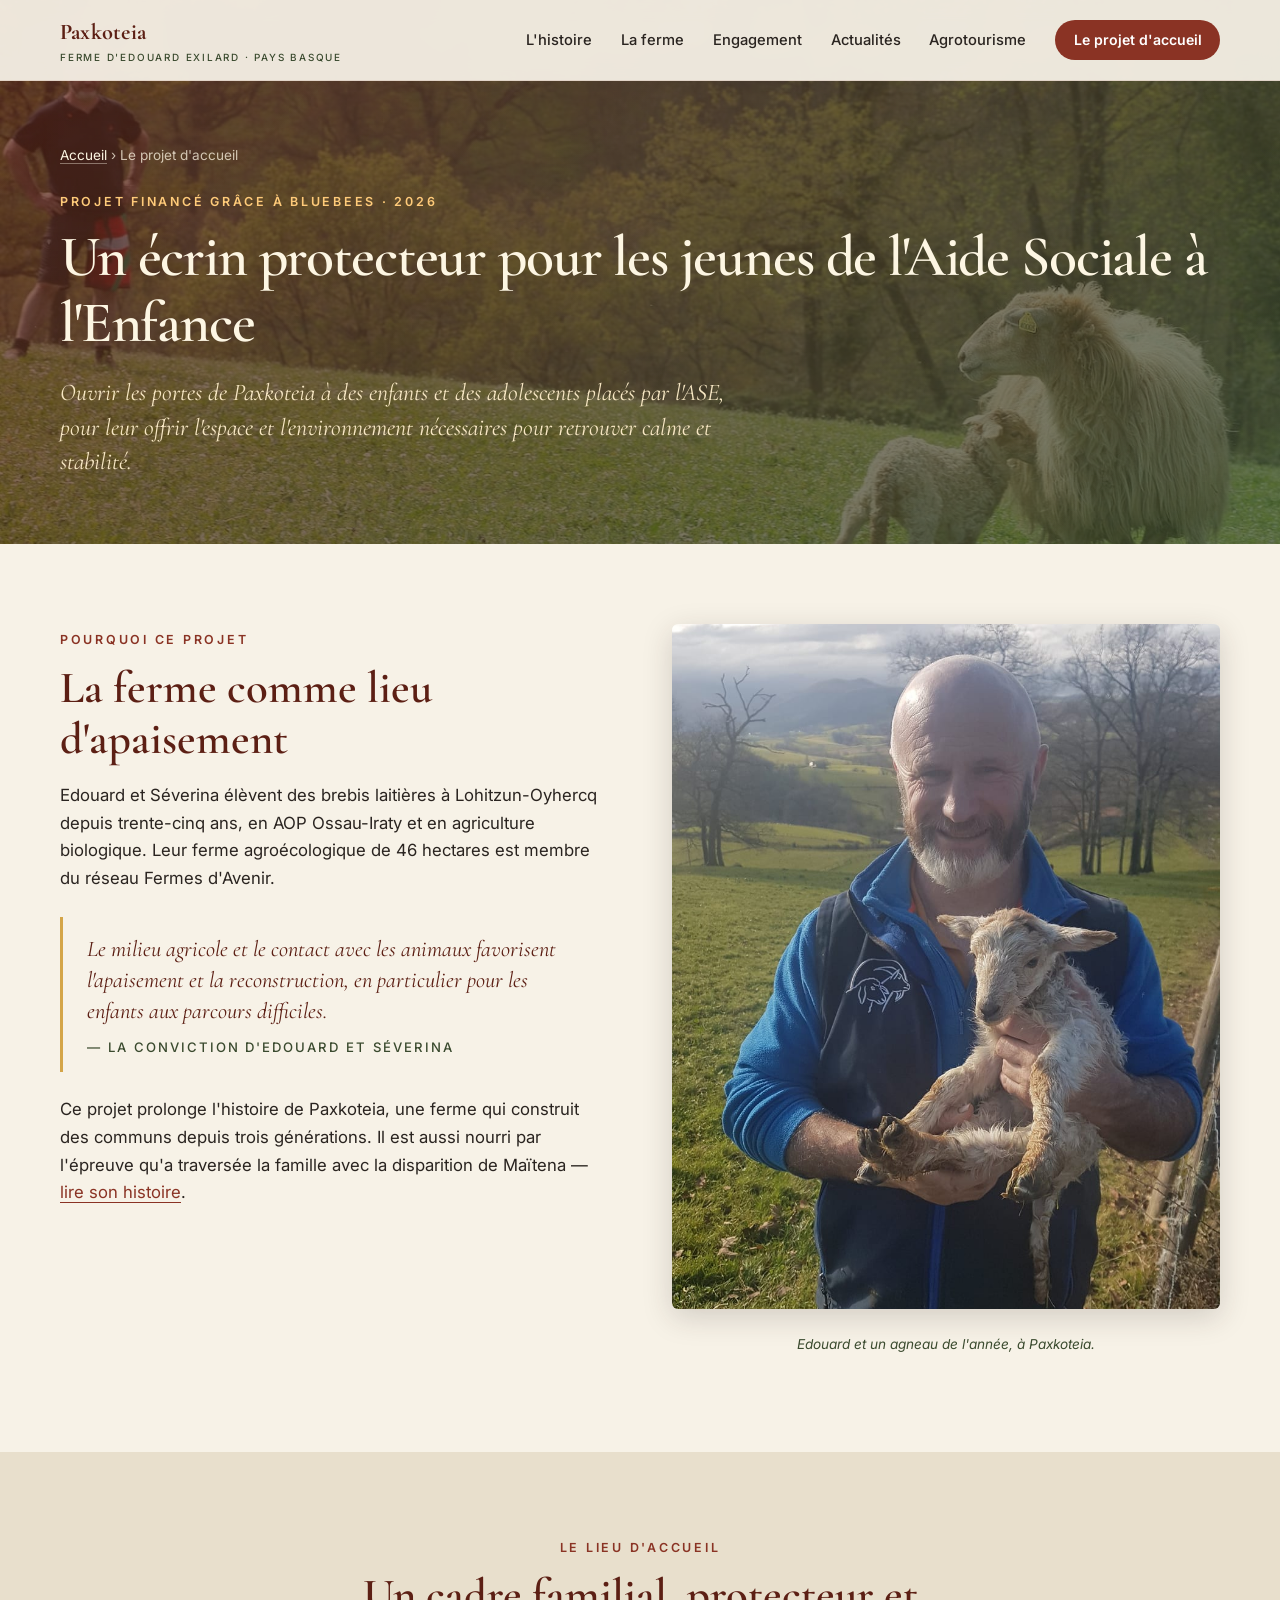
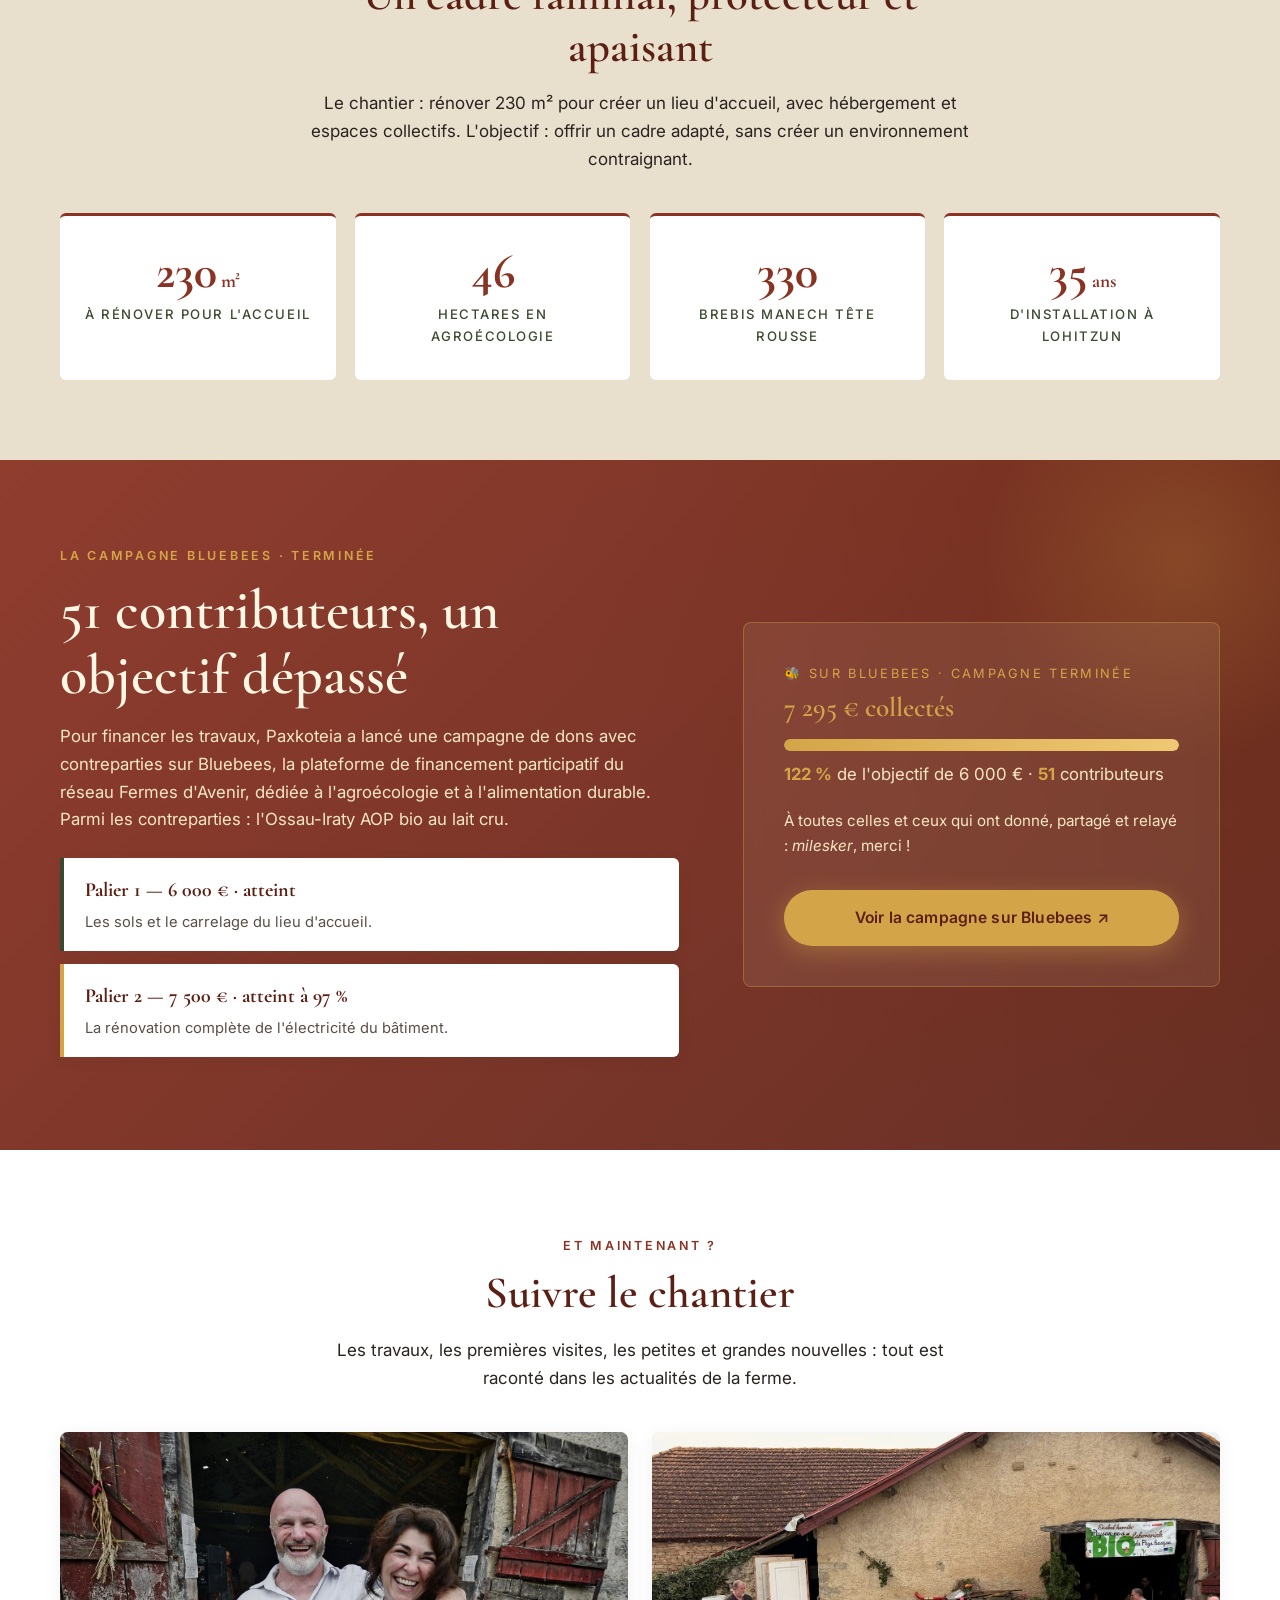
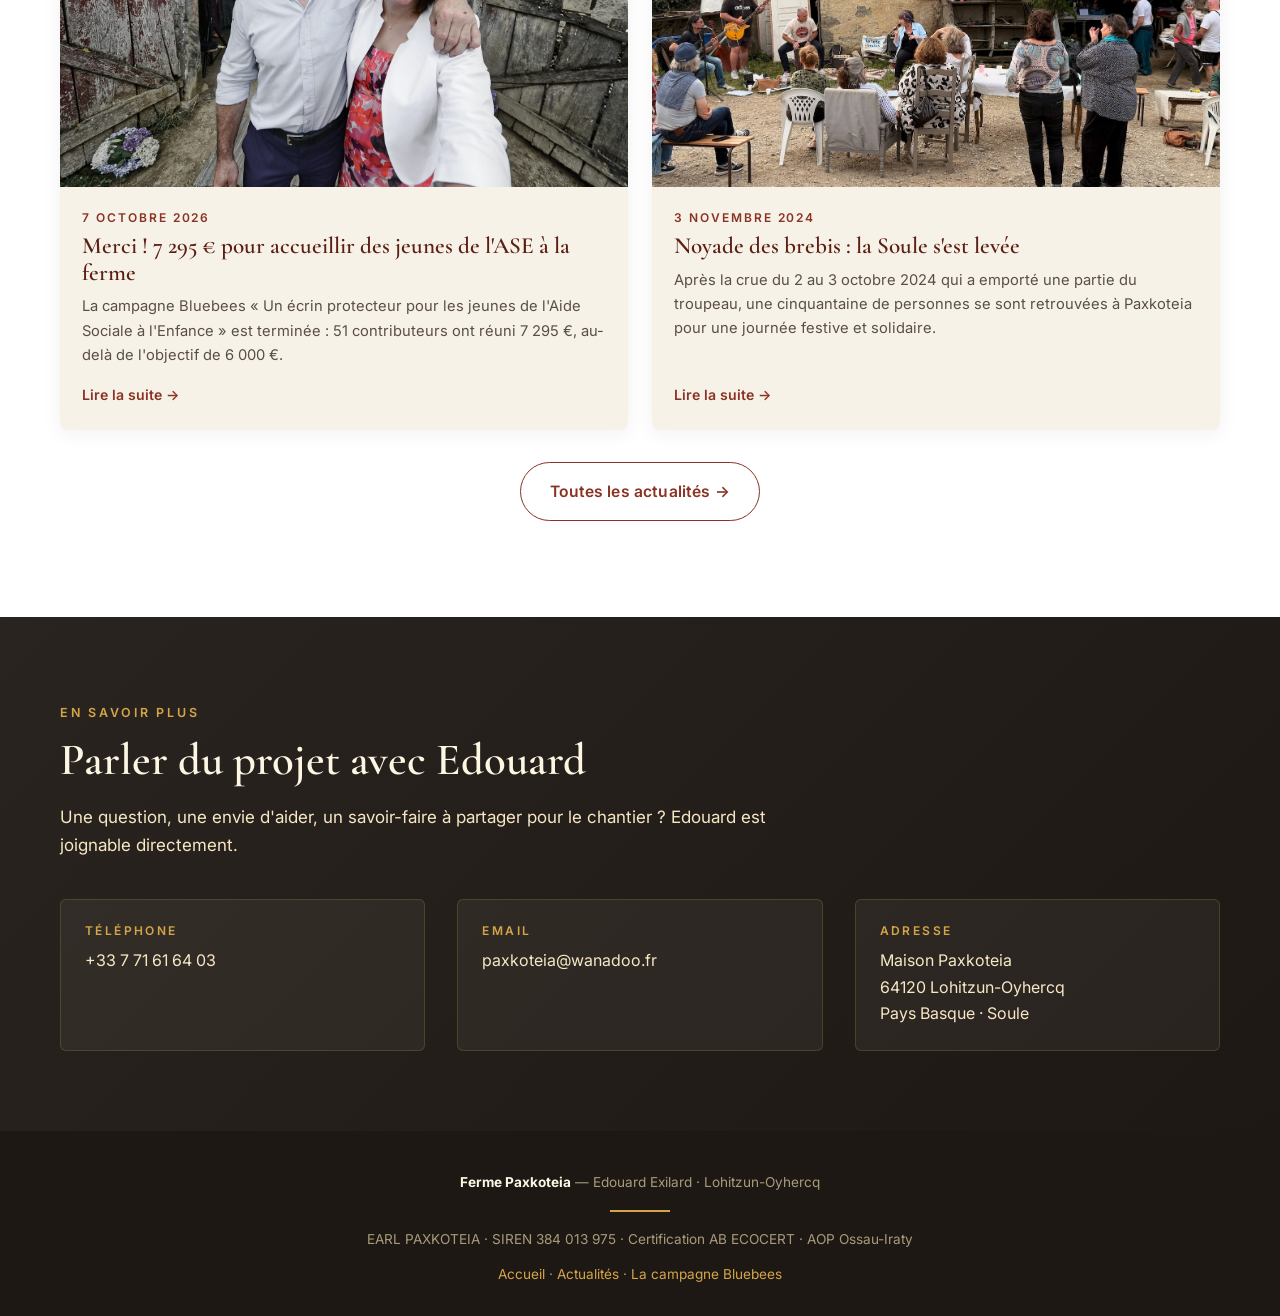
==== ecrin-protecteur.html @ 68483e93 "Campagne Bluebees terminée, actualités éditables, vidéos allégées, aperçu au partage - Campagne Blue" ====
<!DOCTYPE html>
<html lang="fr">
<head>
<meta charset="UTF-8" />
<meta name="viewport" content="width=device-width, initial-scale=1.0" />
<title>Un écrin protecteur pour les jeunes de l'Aide Sociale à l'Enfance — Ferme Paxkoteia</title>
<meta name="description" content="À Paxkoteia, Edouard et Séverina rénovent 230 m² pour accueillir à la ferme des enfants et adolescents placés par l'Aide Sociale à l'Enfance. Projet financé par 51 contributeurs sur Bluebees : 7 295 € collectés." />
<meta name="theme-color" content="#8a3324" />
<link rel="canonical" href="https://franck-laharrague.github.io/Paxkoteia/ecrin-protecteur.html" />
<!-- Aperçu au partage -->
<meta property="og:type" content="article" />
<meta property="og:site_name" content="Ferme Paxkoteia" />
<meta property="og:locale" content="fr_FR" />
<meta property="og:url" content="https://franck-laharrague.github.io/Paxkoteia/ecrin-protecteur.html" />
<meta property="og:title" content="Un écrin protecteur pour les jeunes de l'Aide Sociale à l'Enfance" />
<meta property="og:description" content="Ouvrir les portes de la ferme Paxkoteia à des jeunes placés par l'ASE : 7 295 € collectés sur Bluebees grâce à 51 contributeurs. Merci !" />
<meta property="og:image" content="https://franck-laharrague.github.io/Paxkoteia/assets/partage-paxkoteia.jpg" />
<meta property="og:image:width" content="1200" />
<meta property="og:image:height" content="630" />
<meta property="og:image:alt" content="Edouard Exilard, son chien et son troupeau de brebis Manech Tête Rousse" />
<meta name="twitter:card" content="summary_large_image" />
<link rel="icon" href="favicon.svg" type="image/svg+xml" />
<link rel="apple-touch-icon" href="assets/apple-touch-icon.png" />
<link rel="preconnect" href="https://fonts.googleapis.com" />
<link rel="preconnect" href="https://fonts.gstatic.com" crossorigin />
<link href="https://fonts.googleapis.com/css2?family=Cormorant+Garamond:wght@400;500;600;700&family=Inter:wght@300;400;500;600;700&display=swap" rel="stylesheet" />
<link rel="stylesheet" href="css/site.css" />
</head>
<body>

<!-- ============ TOP NAV ============ -->
<header class="top">
  <div class="container nav">
    <a href="./" class="brand">
      Paxkoteia
      <small>Ferme d'Edouard Exilard · Pays Basque</small>
    </a>
    <button class="menu-toggle" id="menuToggle" aria-label="Menu">
      <span></span><span></span><span></span>
    </button>
    <nav class="nav-links" id="navLinks">
      <a href="./#histoire">L'histoire</a>
      <a href="./#ferme">La ferme</a>
      <a href="./#engagement">Engagement</a>
      <a href="actualites.html">Actualités</a>
      <a href="./#agrotourisme">Agrotourisme</a>
      <a href="ecrin-protecteur.html" class="nav-cta" aria-current="page">Le projet d'accueil</a>
    </nav>
  </div>
</header>

<!-- ============ EN-TÊTE ============ -->
<section class="page-hero">
  <div class="page-hero-bg" style="background-image:url('assets/photos/edouard-eleveur-brebis-laitieres.jpg');"></div>
  <div class="container">
    <p class="fil-ariane"><a href="./">Accueil</a> › Le projet d'accueil</p>
    <span class="eyebrow">Projet financé grâce à Bluebees · 2026</span>
    <h1>Un écrin protecteur pour les jeunes de l'Aide Sociale à l'Enfance</h1>
    <p class="lede">
      Ouvrir les portes de Paxkoteia à des enfants et des adolescents placés par l'ASE,
      pour leur offrir l'espace et l'environnement nécessaires pour retrouver calme et stabilité.
    </p>
  </div>
</section>

<!-- ============ POURQUOI ============ -->
<section class="story">
  <div class="container">
    <div class="story-grid">
      <div class="reveal ecrin-texte">
        <span class="eyebrow">Pourquoi ce projet</span>
        <h2>La ferme comme lieu d'apaisement</h2>
        <p>
          Edouard et Séverina élèvent des brebis laitières à Lohitzun-Oyhercq depuis
          trente-cinq ans, en AOP Ossau-Iraty et en agriculture biologique. Leur ferme
          agroécologique de 46 hectares est membre du réseau Fermes d'Avenir.
        </p>
        <blockquote>
          Le milieu agricole et le contact avec les animaux favorisent l'apaisement
          et la reconstruction, en particulier pour les enfants aux parcours difficiles.
          <cite>— La conviction d'Edouard et Séverina</cite>
        </blockquote>
        <p>
          Ce projet prolonge l'histoire de Paxkoteia, une ferme qui construit des communs
          depuis trois générations. Il est aussi nourri par l'épreuve qu'a traversée la
          famille avec la disparition de Maïtena — <a href="./#engagement">lire son histoire</a>.
        </p>
      </div>
      <div class="reveal">
        <img class="story-portrait" src="assets/photos/edouard-ses-agneaux.jpg" alt="Edouard tenant un agneau dans ses bras, dans un pré de Soule" loading="lazy" style="aspect-ratio:4/5; object-position:center 30%;" />
        <p class="photo-caption">Edouard et un agneau de l'année, à Paxkoteia.</p>
      </div>
    </div>
  </div>
</section>

<!-- ============ LE LIEU ============ -->
<section class="chiffres">
  <div class="container">
    <div style="text-align:center; max-width:680px; margin:0 auto 1rem;">
      <span class="eyebrow reveal">Le lieu d'accueil</span>
      <h2 class="reveal">Un cadre familial, protecteur et apaisant</h2>
      <p class="reveal">
        Le chantier : rénover 230 m² pour créer un lieu d'accueil, avec hébergement et
        espaces collectifs. L'objectif : offrir un cadre adapté, sans créer un
        environnement contraignant.
      </p>
    </div>
    <div class="kpi-grid">
      <div class="kpi reveal"><span class="kpi-value">230<small style="font-size:1.2rem;">&nbsp;m²</small></span><span class="kpi-label">À rénover pour l'accueil</span></div>
      <div class="kpi reveal"><span class="kpi-value">46</span><span class="kpi-label">Hectares en agroécologie</span></div>
      <div class="kpi reveal"><span class="kpi-value">330</span><span class="kpi-label">Brebis Manech Tête Rousse</span></div>
      <div class="kpi reveal"><span class="kpi-value">35<small style="font-size:1.2rem;">&nbsp;ans</small></span><span class="kpi-label">D'installation à Lohitzun</span></div>
    </div>
  </div>
</section>

<!-- ============ LA CAMPAGNE ============ -->
<section class="bluebees" id="campagne">
  <div class="container">
    <div class="bluebees-wrap">
      <div>
        <span class="eyebrow reveal">La campagne Bluebees · terminée</span>
        <h2 class="reveal">51 contributeurs, un objectif dépassé</h2>
        <p class="reveal">
          Pour financer les travaux, Paxkoteia a lancé une campagne de dons avec contreparties
          sur Bluebees, la plateforme de financement participatif du réseau Fermes d'Avenir,
          dédiée à l'agroécologie et à l'alimentation durable. Parmi les contreparties :
          l'Ossau-Iraty AOP bio au lait cru.
        </p>
        <ul class="ecrin-paliers reveal">
          <li class="atteint"><strong>Palier 1 — 6 000 € · atteint</strong><span>Les sols et le carrelage du lieu d'accueil.</span></li>
          <li><strong>Palier 2 — 7 500 € · atteint à 97 %</strong><span>La rénovation complète de l'électricité du bâtiment.</span></li>
        </ul>
      </div>
      <aside class="bluebees-panel reveal">
        <span class="bluebees-brand">🐝 Sur Bluebees · campagne terminée</span>
        <h3>7 295 € collectés</h3>
        <div class="jauge" role="img" aria-label="122 % de l'objectif de 6 000 € atteint">
          <div class="jauge-barre" style="width:100%;"></div>
        </div>
        <p class="jauge-legende"><strong>122 %</strong> de l'objectif de 6 000 € · <strong>51</strong> contributeurs</p>
        <p style="font-size:0.95rem; margin-top:1.2rem;">
          À toutes celles et ceux qui ont donné, partagé et relayé : <em>milesker</em>, merci !
        </p>
        <a href="https://bluebees.fr/fr/project/1474-paxkoteia" target="_blank" rel="noopener" class="btn btn-primary">
          Voir la campagne sur Bluebees ↗
        </a>
      </aside>
    </div>
  </div>
</section>

<!-- ============ LA SUITE ============ -->
<section class="actus">
  <div class="container">
    <div style="text-align:center; max-width:640px; margin:0 auto 1rem;">
      <span class="eyebrow reveal">Et maintenant ?</span>
      <h2 class="reveal">Suivre le chantier</h2>
      <p class="reveal">Les travaux, les premières visites, les petites et grandes nouvelles : tout est raconté dans les actualités de la ferme.</p>
    </div>
    <div class="actus-grid" data-actus="accueil" data-limite="3">
      <p class="actus-attente">Chargement des actualités…</p>
    </div>
    <p style="text-align:center; margin-top:2rem;">
      <a href="actualites.html" class="btn btn-outline">Toutes les actualités →</a>
    </p>
  </div>
</section>

<!-- ============ CONTACT ============ -->
<section class="contact" id="contact">
  <div class="container">
    <div style="max-width:720px;">
      <span class="eyebrow reveal">En savoir plus</span>
      <h2 class="reveal">Parler du projet avec Edouard</h2>
      <p class="reveal">Une question, une envie d'aider, un savoir-faire à partager pour le chantier ? Edouard est joignable directement.</p>
    </div>
    <div class="contact-grid">
      <div class="contact-item reveal">
        <h4>Téléphone</h4>
        <p><a href="tel:+33771616403">+33 7 71 61 64 03</a></p>
      </div>
      <div class="contact-item reveal">
        <h4>Email</h4>
        <p><a href="mailto:paxkoteia@wanadoo.fr">paxkoteia@wanadoo.fr</a></p>
      </div>
      <div class="contact-item reveal">
        <h4>Adresse</h4>
        <p>Maison Paxkoteia<br/>64120 Lohitzun-Oyhercq<br/>Pays Basque · Soule</p>
      </div>
    </div>
  </div>
</section>

<!-- ============ LIGHTBOX ============ -->
<div class="lightbox" id="lightbox">
  <img id="lightbox-img" alt="" />
  <p class="cap" id="lightbox-cap"></p>
</div>

<!-- ============ FOOTER ============ -->
<footer class="bottom">
  <div class="container">
    <p><strong style="color:#fdf6e3;">Ferme Paxkoteia</strong> — Edouard Exilard · Lohitzun-Oyhercq</p>
    <div class="footer-divider"></div>
    <p>EARL PAXKOTEIA · SIREN 384 013 975 · Certification AB ECOCERT · AOP Ossau-Iraty</p>
    <p style="margin-top:0.8rem;">
      <a href="./">Accueil</a> · <a href="actualites.html">Actualités</a> · <a href="https://bluebees.fr/fr/project/1474-paxkoteia" target="_blank" rel="noopener">La campagne Bluebees</a>
    </p>
  </div>
</footer>

<script src="js/site.js"></script>
<script src="js/actualites.js"></script>

</body>
</html>
---- css/site.css ----
/* ===== Reset & base ===== */
*, *::before, *::after { box-sizing: border-box; margin: 0; padding: 0; }
html { scroll-behavior: smooth; }
body {
  font-family: 'Inter', system-ui, -apple-system, sans-serif;
  font-size: 17px;
  line-height: 1.65;
  color: #2a2420;
  background: #f7f2e7;
  -webkit-font-smoothing: antialiased;
  overflow-x: hidden;
}
img { max-width: 100%; height: auto; display: block; }

/* ===== Palette ===== */
:root {
  --terre: #8a3324;         /* rouge basque terreux */
  --terre-foncee: #5c1f14;
  --ocre: #d4a548;
  --creme: #f7f2e7;
  --pierre: #e8dfcc;
  --mousse: #3a4a2e;
  --ardoise: #2a2420;
  --ble: #c99a52;
  --bleu-ciel: #6b8ca3;
}

/* ===== Typo ===== */
h1, h2, h3, h4 {
  font-family: 'Cormorant Garamond', 'Georgia', serif;
  font-weight: 600;
  line-height: 1.15;
  color: var(--terre-foncee);
}
h1 { font-size: clamp(2.4rem, 6vw, 4.5rem); letter-spacing: -0.02em; }
h2 { font-size: clamp(1.9rem, 4vw, 2.8rem); margin-bottom: 1rem; }
h3 { font-size: clamp(1.3rem, 2.5vw, 1.7rem); margin-bottom: 0.6rem; }
.eyebrow {
  font-family: 'Inter', sans-serif;
  font-size: 0.78rem;
  font-weight: 600;
  letter-spacing: 0.22em;
  text-transform: uppercase;
  color: var(--terre);
  margin-bottom: 0.75rem;
  display: inline-block;
}
p { margin-bottom: 1rem; }
a { color: var(--terre); text-decoration: none; border-bottom: 1px solid currentColor; transition: color .2s; }
a:hover { color: var(--terre-foncee); }

/* ===== Structure ===== */
.container { width: min(1160px, 92vw); margin: 0 auto; }
section { padding: 5rem 0; }
.section-narrow { width: min(780px, 92vw); margin: 0 auto; }

/* ===== Header / nav ===== */
header.top {
  position: fixed;
  top: 0; left: 0; right: 0;
  z-index: 100;
  background: rgba(247, 242, 231, 0.94);
  backdrop-filter: blur(10px);
  border-bottom: 1px solid rgba(138, 51, 36, 0.1);
  transition: all .3s;
}
.nav {
  display: flex;
  align-items: center;
  justify-content: space-between;
  padding: 0.9rem 0;
}
.brand {
  font-family: 'Cormorant Garamond', serif;
  font-weight: 700;
  font-size: 1.4rem;
  color: var(--terre-foncee);
  border: none;
  letter-spacing: 0.01em;
}
.brand small {
  display: block;
  font-family: 'Inter', sans-serif;
  font-size: 0.62rem;
  font-weight: 500;
  letter-spacing: 0.18em;
  text-transform: uppercase;
  color: var(--mousse);
  margin-top: -2px;
}
.nav-links { display: flex; gap: 1.8rem; align-items: center; }
.nav-links a {
  color: var(--ardoise);
  border: none;
  font-size: 0.92rem;
  font-weight: 500;
}
.nav-links a:hover { color: var(--terre); }
.nav-cta {
  background: var(--terre);
  color: #fff !important;
  padding: 0.55rem 1.15rem;
  border-radius: 50px;
  font-size: 0.88rem !important;
  font-weight: 600 !important;
  border: none !important;
}
.nav-cta:hover { background: var(--terre-foncee); }
.menu-toggle { display: none; background: none; border: none; cursor: pointer; padding: 0.5rem; }
.menu-toggle span { display: block; width: 24px; height: 2px; background: var(--ardoise); margin: 5px 0; transition: all .3s; }

@media (max-width: 860px) {
  .nav-links {
    position: absolute; top: 100%; left: 0; right: 0;
    background: var(--creme);
    flex-direction: column;
    padding: 1.5rem;
    gap: 1rem;
    transform: translateY(-120%);
    transition: transform .3s;
    border-bottom: 1px solid rgba(138, 51, 36, 0.15);
  }
  .nav-links.open { transform: translateY(0); }
  .menu-toggle { display: block; }
}

/* ===== Hero ===== */
.hero {
  min-height: 100vh;
  padding: 7rem 0 3rem;
  display: flex;
  align-items: center;
  position: relative;
  overflow: hidden;
  background:
    linear-gradient(135deg, rgba(92, 31, 20, 0.75) 0%, rgba(58, 74, 46, 0.6) 100%),
    radial-gradient(ellipse at top, #d4a548 0%, #8a3324 45%, #3a4a2e 100%);
  color: #fff;
}
.hero::before {
  content: '';
  position: absolute;
  inset: 0;
  background-image:
    radial-gradient(ellipse at 20% 40%, rgba(212, 165, 72, 0.25) 0%, transparent 50%),
    radial-gradient(ellipse at 80% 70%, rgba(58, 74, 46, 0.4) 0%, transparent 55%);
  pointer-events: none;
}
.hero::after {
  /* paysage stylisé en SVG via CSS */
  content: '';
  position: absolute;
  bottom: 0; left: 0; right: 0;
  height: 35vh;
  background:
    linear-gradient(to top, rgba(42, 36, 32, 0.6) 0%, transparent 100%),
    url("data:image/svg+xml;utf8,<svg xmlns='http://www.w3.org/2000/svg' viewBox='0 0 1200 400' preserveAspectRatio='none'><path d='M0,250 Q150,180 300,220 T600,210 T900,230 T1200,200 L1200,400 L0,400 Z' fill='%23212619' opacity='0.55'/><path d='M0,300 Q200,240 400,280 T800,270 T1200,290 L1200,400 L0,400 Z' fill='%23151a10' opacity='0.7'/></svg>") bottom/cover no-repeat;
  pointer-events: none;
}
.hero-inner { position: relative; z-index: 1; }
.hero h1 { color: #fdf6e3; }
.hero .eyebrow { color: #ffcb7a; }
.hero .lede {
  font-family: 'Cormorant Garamond', serif;
  font-size: clamp(1.2rem, 2.3vw, 1.6rem);
  font-style: italic;
  color: #f7e7c4;
  max-width: 640px;
  margin: 1.5rem 0 2.2rem;
  line-height: 1.45;
}
.hero-ctas { display: flex; gap: 1rem; flex-wrap: wrap; }
.btn {
  display: inline-flex;
  align-items: center;
  gap: 0.5rem;
  padding: 0.95rem 1.8rem;
  border-radius: 50px;
  font-weight: 600;
  font-size: 0.98rem;
  letter-spacing: 0.01em;
  border: none;
  cursor: pointer;
  transition: all .25s;
}
.btn-primary {
  background: var(--ocre);
  color: var(--terre-foncee);
  box-shadow: 0 6px 25px rgba(212, 165, 72, 0.4);
}
.btn-primary:hover { background: #e4b860; transform: translateY(-2px); box-shadow: 0 10px 30px rgba(212, 165, 72, 0.55); }
.btn-ghost {
  background: transparent;
  color: #fdf6e3;
  border: 1.5px solid rgba(253, 246, 227, 0.5) !important;
}
.btn-ghost:hover { background: rgba(253, 246, 227, 0.1); border-color: #fdf6e3 !important; }
.hero-tag {
  position: absolute;
  right: 3rem;
  top: 50%;
  transform: translateY(-50%) rotate(90deg);
  transform-origin: right center;
  font-size: 0.72rem;
  letter-spacing: 0.3em;
  color: rgba(253, 246, 227, 0.55);
  text-transform: uppercase;
}
@media (max-width: 720px) { .hero-tag { display: none; } }

/* ===== Bluebees ribbon ===== */
.ribbon {
  background: var(--terre);
  color: #fff;
  padding: 1.4rem 0;
  text-align: center;
  font-size: 0.95rem;
  border-top: 3px solid var(--ocre);
  border-bottom: 3px solid var(--ocre);
}
.ribbon a { color: #fff; border-color: rgba(255, 255, 255, 0.5); font-weight: 600; margin-left: 0.5rem; }
.ribbon strong { color: var(--ocre); }

/* ===== Section : histoire ===== */
.story {
  background: var(--creme);
  position: relative;
}
.story-grid {
  display: grid;
  grid-template-columns: 1fr 1fr;
  gap: 4rem;
  align-items: start;
}
@media (max-width: 860px) { .story-grid { grid-template-columns: 1fr; gap: 2.5rem; } }
.story-generations {
  background: #fff;
  padding: 2rem 2.2rem;
  border-left: 4px solid var(--ocre);
  border-radius: 4px;
  box-shadow: 0 4px 20px rgba(42, 36, 32, 0.06);
}
.gen {
  padding: 1.1rem 0;
  border-bottom: 1px solid var(--pierre);
}
.gen:last-child { border-bottom: none; }
.gen h4 {
  font-size: 1.15rem;
  color: var(--terre-foncee);
  font-weight: 700;
  margin-bottom: 0.3rem;
}
.gen h4 span {
  display: block;
  font-family: 'Inter', sans-serif;
  font-size: 0.72rem;
  font-weight: 500;
  color: var(--mousse);
  letter-spacing: 0.2em;
  text-transform: uppercase;
  margin-bottom: 0.2rem;
}
.gen p { margin-bottom: 0; font-size: 0.95rem; color: #4a3f37; }
blockquote {
  font-family: 'Cormorant Garamond', serif;
  font-size: 1.4rem;
  font-style: italic;
  color: var(--terre-foncee);
  border-left: 3px solid var(--ocre);
  padding: 1rem 1.5rem;
  margin: 1.5rem 0;
  line-height: 1.4;
}
blockquote cite {
  display: block;
  font-family: 'Inter', sans-serif;
  font-style: normal;
  font-size: 0.82rem;
  font-weight: 500;
  color: var(--mousse);
  letter-spacing: 0.15em;
  text-transform: uppercase;
  margin-top: 0.7rem;
}

/* ===== Maïtena / Cancer Colère — tonalité grave mais lumineuse ===== */
.maitena {
  background: linear-gradient(180deg, #2a2420 0%, #3a4a2e 100%);
  color: #f7e7c4;
  position: relative;
  overflow: hidden;
}
.maitena::before {
  content: '';
  position: absolute;
  inset: 0;
  background-image: radial-gradient(circle at 30% 20%, rgba(212, 165, 72, 0.12), transparent 60%);
  pointer-events: none;
}
.maitena h2, .maitena h3 { color: #fdf6e3; }
.maitena .eyebrow { color: var(--ocre); }
.maitena p { color: #e4d9b8; }
.maitena blockquote { color: #fdf6e3; border-color: var(--ocre); font-size: 1.6rem; }
.maitena .cc-card {
  background: rgba(253, 246, 227, 0.08);
  border: 1px solid rgba(212, 165, 72, 0.3);
  padding: 1.8rem 2rem;
  border-radius: 6px;
  margin-top: 2rem;
}
.maitena .cc-card h3 { color: var(--ocre); }

/* ===== Ferme : chiffres-clés ===== */
.chiffres { background: var(--pierre); }
.kpi-grid {
  display: grid;
  grid-template-columns: repeat(auto-fit, minmax(180px, 1fr));
  gap: 1.2rem;
  margin-top: 2.5rem;
}
.kpi {
  background: #fff;
  padding: 2rem 1.5rem;
  border-radius: 6px;
  text-align: center;
  border-top: 3px solid var(--terre);
  transition: transform .3s;
}
.kpi:hover { transform: translateY(-4px); }
.kpi-value {
  font-family: 'Cormorant Garamond', serif;
  font-size: 3rem;
  font-weight: 700;
  color: var(--terre);
  line-height: 1;
}
.kpi-label {
  display: block;
  margin-top: 0.5rem;
  font-size: 0.82rem;
  font-weight: 500;
  letter-spacing: 0.12em;
  text-transform: uppercase;
  color: var(--mousse);
}

/* ===== Productions ===== */
.produits { background: var(--creme); }
.produits-grid {
  display: grid;
  grid-template-columns: repeat(auto-fit, minmax(260px, 1fr));
  gap: 1.5rem;
  margin-top: 2.5rem;
}
.produit {
  background: #fff;
  padding: 1.8rem;
  border-radius: 6px;
  border: 1px solid var(--pierre);
  transition: all .3s;
}
.produit:hover { border-color: var(--ocre); box-shadow: 0 8px 30px rgba(138, 51, 36, 0.1); }
.produit-icon {
  width: 48px;
  height: 48px;
  background: var(--pierre);
  border-radius: 50%;
  display: flex;
  align-items: center;
  justify-content: center;
  margin-bottom: 1rem;
  font-size: 1.5rem;
}
.produit h4 { color: var(--terre-foncee); font-size: 1.2rem; margin-bottom: 0.5rem; }
.produit p { font-size: 0.92rem; color: #5a4f47; margin-bottom: 0; }

/* ===== Bluebees (section principale) ===== */
.bluebees {
  background:
    linear-gradient(135deg, rgba(138, 51, 36, 0.95) 0%, rgba(92, 31, 20, 0.92) 100%),
    radial-gradient(circle at top right, #d4a548, transparent 50%);
  color: #fdf6e3;
  position: relative;
  overflow: hidden;
}
.bluebees::before {
  content: '';
  position: absolute;
  top: -100px; right: -100px;
  width: 400px; height: 400px;
  background: radial-gradient(circle, rgba(212, 165, 72, 0.2) 0%, transparent 70%);
  border-radius: 50%;
  pointer-events: none;
}
.bluebees h2 { color: #fdf6e3; font-size: clamp(2.2rem, 5vw, 3.5rem); }
.bluebees .eyebrow { color: var(--ocre); }
.bluebees-wrap {
  display: grid;
  grid-template-columns: 1.3fr 1fr;
  gap: 4rem;
  align-items: center;
  position: relative;
  z-index: 1;
}
@media (max-width: 860px) { .bluebees-wrap { grid-template-columns: 1fr; gap: 2.5rem; } }
.bluebees p { color: #f7e7c4; font-size: 1.05rem; }
.bluebees-panel {
  background: rgba(253, 246, 227, 0.08);
  border: 1px solid rgba(212, 165, 72, 0.35);
  padding: 2.5rem;
  border-radius: 8px;
  backdrop-filter: blur(10px);
}
.bluebees-panel h3 { color: var(--ocre); margin-bottom: 1rem; }
.bluebees-panel ul { list-style: none; padding: 0; margin: 1.5rem 0; }
.bluebees-panel li {
  padding: 0.7rem 0;
  border-bottom: 1px solid rgba(253, 246, 227, 0.15);
  font-size: 0.95rem;
  padding-left: 1.8rem;
  position: relative;
}
.bluebees-panel li:last-child { border-bottom: none; }
.bluebees-panel li::before {
  content: '→';
  color: var(--ocre);
  position: absolute;
  left: 0;
  font-weight: 700;
}
.bluebees-panel .btn-primary { width: 100%; justify-content: center; margin-top: 1rem; }
.bluebees-brand {
  font-size: 0.8rem;
  letter-spacing: 0.18em;
  text-transform: uppercase;
  color: var(--ocre);
  margin-bottom: 0.5rem;
  display: block;
}

/* ===== Agrotourisme ===== */
.agro { background: var(--mousse); color: #fdf6e3; }
.agro h2, .agro h3 { color: #fdf6e3; }
.agro .eyebrow { color: var(--ocre); }
.agro p { color: #e4d9b8; }
.pistes-grid {
  display: grid;
  grid-template-columns: repeat(auto-fit, minmax(240px, 1fr));
  gap: 1.2rem;
  margin-top: 2.5rem;
}
.piste {
  background: rgba(253, 246, 227, 0.06);
  padding: 1.5rem;
  border-radius: 6px;
  border: 1px solid rgba(212, 165, 72, 0.25);
  transition: all .3s;
}
.piste:hover { background: rgba(253, 246, 227, 0.1); border-color: var(--ocre); }
.piste-num {
  font-family: 'Cormorant Garamond', serif;
  font-size: 1.8rem;
  font-weight: 700;
  color: var(--ocre);
  line-height: 1;
  margin-bottom: 0.5rem;
  display: block;
}
.piste h4 { color: #fdf6e3; font-size: 1.1rem; font-family: 'Inter', sans-serif; font-weight: 600; margin-bottom: 0.4rem; }
.piste p { font-size: 0.9rem; margin-bottom: 0; color: #c9bb93; }

/* ===== Vidéos ===== */
.videos { background: var(--creme); }
.video-grid {
  display: grid;
  grid-template-columns: 1fr 1fr;
  gap: 2rem;
  margin-top: 2.5rem;
}
@media (max-width: 860px) { .video-grid { grid-template-columns: 1fr; } }
.video-card {
  background: #fff;
  padding: 1rem;
  border-radius: 8px;
  box-shadow: 0 6px 25px rgba(42, 36, 32, 0.08);
}
.video-card video {
  width: 100%;
  border-radius: 4px;
  background: #000;
  aspect-ratio: 16/9;
  object-fit: cover;
}
.video-card figcaption {
  padding: 1rem 0.4rem 0.4rem;
}
.video-card h4 { color: var(--terre-foncee); font-size: 1.15rem; font-family: 'Inter', sans-serif; font-weight: 600; margin-bottom: 0.3rem; }
.video-card p { font-size: 0.9rem; color: #5a4f47; margin-bottom: 0; }

/* ===== Solidarité ===== */
.solidarite { background: var(--pierre); }
.solidarite-grid {
  display: grid;
  grid-template-columns: 1fr 1fr;
  gap: 3rem;
  align-items: center;
}
@media (max-width: 860px) { .solidarite-grid { grid-template-columns: 1fr; } }
.photo-wrap {
  background: #000;
  border-radius: 8px;
  overflow: hidden;
  aspect-ratio: 4/3;
  position: relative;
  box-shadow: 0 10px 40px rgba(42, 36, 32, 0.15);
}
.photo-wrap img {
  width: 100%;
  height: 100%;
  object-fit: cover;
  transition: transform .7s cubic-bezier(.22,1,.36,1);
}
.photo-wrap:hover img { transform: scale(1.03); }
.photo-caption {
  margin-top: 0.8rem;
  font-size: 0.85rem;
  color: var(--mousse);
  font-style: italic;
  text-align: center;
}

/* ===== Photo helpers partout ===== */
.inline-photo {
  width: 100%;
  border-radius: 6px;
  box-shadow: 0 4px 18px rgba(42, 36, 32, 0.12);
  display: block;
  margin: 1rem 0;
}
.story-portrait {
  width: 100%;
  border-radius: 6px;
  box-shadow: 0 8px 30px rgba(42, 36, 32, 0.18);
  margin-bottom: 1.5rem;
  aspect-ratio: 1/1;
  object-fit: cover;
  object-position: center 20%;
}
.produit-photo {
  width: 100%;
  height: 180px;
  object-fit: cover;
  border-radius: 6px;
  margin-bottom: 1rem;
}
.piste-photo {
  width: 100%;
  height: 140px;
  object-fit: cover;
  border-radius: 4px;
  margin-bottom: 0.8rem;
}
.cc-portrait {
  width: 100%;
  border-radius: 6px;
  box-shadow: 0 10px 35px rgba(0,0,0,0.35);
  margin-bottom: 1.5rem;
  aspect-ratio: 4/3;
  object-fit: cover;
}
.ferme-banner {
  width: 100%;
  height: 360px;
  object-fit: cover;
  border-radius: 8px;
  margin-bottom: 2.5rem;
  box-shadow: 0 10px 40px rgba(42, 36, 32, 0.15);
}
@media (max-width: 720px) { .ferme-banner { height: 240px; } }

/* ===== Hero arrière-plan photo ===== */
.hero-bg {
  position: absolute;
  inset: 0;
  background-image: url('../assets/photos/ferme-paxkoteia.jpg');
  background-size: cover;
  background-position: center 60%;
  opacity: 0.32;
  filter: saturate(1.1);
  z-index: 0;
  pointer-events: none;
}

/* ===== Section Au quotidien ===== */
.quotidien { background: var(--creme); }
.quotidien-grid {
  display: grid;
  grid-template-columns: repeat(auto-fit, minmax(240px, 1fr));
  gap: 1.2rem;
  margin-top: 2.5rem;
}
.quotidien-card {
  background: #fff;
  border-radius: 6px;
  overflow: hidden;
  box-shadow: 0 4px 20px rgba(42, 36, 32, 0.08);
  cursor: pointer;
  transition: transform .3s, box-shadow .3s;
}
.quotidien-card:hover { transform: translateY(-3px); box-shadow: 0 10px 30px rgba(42, 36, 32, 0.14); }
.quotidien-card img {
  width: 100%;
  aspect-ratio: 4/3;
  object-fit: cover;
}
.quotidien-card figcaption {
  padding: 0.9rem 1.1rem 1.1rem;
  font-size: 0.88rem;
  color: #5a4f47;
  line-height: 1.45;
}
.quotidien-card figcaption strong { color: var(--terre-foncee); display: block; margin-bottom: 0.2rem; font-weight: 600; }

/* ===== Gallery ===== */
.gallery { background: #fff; }
.gallery-grid {
  display: grid;
  grid-template-columns: repeat(auto-fit, minmax(200px, 1fr));
  gap: 0.8rem;
  margin-top: 2rem;
}
.gallery-item {
  overflow: hidden;
  border-radius: 4px;
  cursor: pointer;
  aspect-ratio: 1/1;
  position: relative;
}
.gallery-item img {
  width: 100%; height: 100%;
  object-fit: cover;
  transition: transform .6s;
}
.gallery-item:hover img { transform: scale(1.08); }
.gallery-item::after {
  content: attr(data-cap);
  position: absolute;
  inset: auto 0 0 0;
  padding: 1rem 0.8rem 0.6rem;
  background: linear-gradient(to top, rgba(42,36,32,0.85), transparent);
  color: #fdf6e3;
  font-size: 0.78rem;
  line-height: 1.3;
  opacity: 0;
  transform: translateY(10px);
  transition: all .3s;
}
.gallery-item:hover::after { opacity: 1; transform: translateY(0); }

/* ===== Signature Franck ===== */
.signature {
  background: var(--creme);
  border-top: 1px solid var(--pierre);
  padding: 3rem 0;
}
.signature-inner {
  display: grid;
  grid-template-columns: 180px 1fr;
  gap: 1.8rem;
  align-items: center;
  max-width: 720px;
  margin: 0 auto;
}
@media (max-width: 560px) { .signature-inner { grid-template-columns: 1fr; text-align: center; } }
.signature-photo {
  width: 180px; height: 180px;
  border-radius: 50%;
  object-fit: cover;
  box-shadow: 0 6px 24px rgba(42, 36, 32, 0.15);
  margin: 0 auto;
}
.signature p { font-size: 0.9rem; color: #5a4f47; margin-bottom: 0; font-style: italic; }
.signature strong { color: var(--terre-foncee); font-style: normal; display: block; margin-bottom: 0.3rem; font-family: 'Cormorant Garamond', serif; font-size: 1.2rem; font-weight: 600; }

/* ===== Lightbox ===== */
.lightbox {
  position: fixed;
  inset: 0;
  background: rgba(20, 16, 14, 0.94);
  z-index: 1000;
  display: flex;
  flex-direction: column;
  align-items: center;
  justify-content: center;
  padding: 2rem;
  opacity: 0;
  pointer-events: none;
  transition: opacity .3s;
  cursor: zoom-out;
}
.lightbox.open { opacity: 1; pointer-events: auto; }
.lightbox img {
  max-width: 94vw;
  max-height: 82vh;
  border-radius: 4px;
  box-shadow: 0 20px 60px rgba(0,0,0,0.5);
}
.lightbox .cap {
  color: #f7e7c4;
  margin-top: 1rem;
  font-size: 0.9rem;
  text-align: center;
  max-width: 640px;
}

/* ===== Médias / presse ===== */
.medias { background: #fff; }
.medias-list {
  display: grid;
  grid-template-columns: repeat(auto-fit, minmax(260px, 1fr));
  gap: 1rem;
  margin-top: 2rem;
  list-style: none;
}
.media-item {
  padding: 1rem 1.2rem;
  border-left: 3px solid var(--ocre);
  background: var(--creme);
  border-radius: 0 6px 6px 0;
  font-size: 0.92rem;
}
.media-item strong { color: var(--terre-foncee); display: block; font-weight: 600; margin-bottom: 0.2rem; }
.media-item a { color: var(--terre); font-size: 0.85rem; border: none; }

/* ===== Contact ===== */
.contact {
  background: linear-gradient(135deg, var(--ardoise) 0%, #1e1815 100%);
  color: #f7e7c4;
}
.contact h2 { color: #fdf6e3; }
.contact .eyebrow { color: var(--ocre); }
.contact-grid {
  display: grid;
  grid-template-columns: repeat(auto-fit, minmax(240px, 1fr));
  gap: 2rem;
  margin-top: 2.5rem;
}
.contact-item {
  padding: 1.5rem;
  background: rgba(253, 246, 227, 0.05);
  border-radius: 6px;
  border: 1px solid rgba(212, 165, 72, 0.2);
}
.contact-item h4 {
  font-family: 'Inter', sans-serif;
  font-size: 0.75rem;
  letter-spacing: 0.2em;
  text-transform: uppercase;
  color: var(--ocre);
  margin-bottom: 0.6rem;
  font-weight: 600;
}
.contact-item p, .contact-item a {
  color: #f7e7c4;
  font-size: 1rem;
  margin-bottom: 0;
  border: none;
}
.contact-item a:hover { color: var(--ocre); }

/* ===== Footer ===== */
footer.bottom {
  background: #1e1815;
  color: #a89b7a;
  padding: 2.5rem 0 1.5rem;
  text-align: center;
  font-size: 0.85rem;
}
footer.bottom p { margin-bottom: 0.4rem; }
footer.bottom a { color: var(--ocre); border: none; }
.footer-divider {
  width: 60px;
  height: 2px;
  background: var(--ocre);
  margin: 1rem auto;
}

/* ===== Animations au scroll ===== */
.reveal { opacity: 0; transform: translateY(20px); transition: all .8s cubic-bezier(.22, 1, .36, 1); }
.reveal.visible { opacity: 1; transform: translateY(0); }

/* ===== Scroll indicator ===== */
.scroll-indicator {
  position: absolute;
  bottom: 2rem;
  left: 50%;
  transform: translateX(-50%);
  color: rgba(253, 246, 227, 0.6);
  font-size: 0.72rem;
  letter-spacing: 0.2em;
  text-transform: uppercase;
  animation: bounce 2.5s ease-in-out infinite;
  z-index: 1;
}
@keyframes bounce {
  0%, 100% { transform: translateX(-50%) translateY(0); }
  50% { transform: translateX(-50%) translateY(-8px); }
}

/* ===== Bouton contour (fonds clairs) ===== */
.btn-outline {
  background: transparent;
  color: var(--terre);
  border: 1.5px solid var(--terre) !important;
}
.btn-outline:hover { background: var(--terre); color: #fff; }

/* ===== Jauge Bluebees ===== */
.jauge {
  height: 12px;
  border-radius: 50px;
  background: rgba(253, 246, 227, 0.15);
  overflow: hidden;
  margin: 0.4rem 0 0.6rem;
}
.jauge-barre {
  height: 100%;
  border-radius: 50px;
  background: linear-gradient(90deg, var(--ocre), #f0c873);
}
.jauge-legende { font-size: 0.92rem; color: #f7e7c4; margin-bottom: 0; }
.jauge-legende strong { color: var(--ocre); }

/* ===== Actualités : cartes (accueil) ===== */
.actus { background: #fff; }
.actus-grid {
  display: grid;
  grid-template-columns: repeat(auto-fit, minmax(280px, 1fr));
  gap: 1.5rem;
  margin-top: 2.5rem;
}
.actus-attente { grid-column: 1 / -1; text-align: center; color: var(--mousse); font-style: italic; }
.actu-card {
  background: var(--creme);
  border-radius: 8px;
  overflow: hidden;
  box-shadow: 0 4px 20px rgba(42, 36, 32, 0.06);
  transition: transform .3s, box-shadow .3s;
}
.actu-card:hover { transform: translateY(-4px); box-shadow: 0 12px 32px rgba(42, 36, 32, 0.12); }
.actu-card-lien { display: flex; flex-direction: column; height: 100%; color: inherit; border: none; }
.actu-card-lien:hover { color: inherit; }
.actu-card-img { width: 100%; aspect-ratio: 16/10; object-fit: cover; }
.actu-card-img--vide {
  display: flex; align-items: center; justify-content: center;
  background: linear-gradient(135deg, var(--terre) 0%, var(--mousse) 100%);
  color: #f7e7c4;
  font-family: 'Cormorant Garamond', serif;
  font-size: 1.8rem;
  font-style: italic;
}
.actu-card-corps { padding: 1.3rem 1.4rem 1.5rem; display: flex; flex-direction: column; flex: 1; }
.actu-card time, .actu-article time {
  font-size: 0.75rem;
  font-weight: 600;
  letter-spacing: 0.16em;
  text-transform: uppercase;
  color: var(--terre);
}
.actu-card h3 { font-size: 1.45rem; margin: 0.35rem 0 0.5rem; }
.actu-card p { font-size: 0.92rem; color: #5a4f47; }
.actu-suite { margin-top: auto; font-size: 0.88rem; font-weight: 600; color: var(--terre); }

/* ===== En-tête des pages intérieures ===== */
.page-hero {
  position: relative;
  overflow: hidden;
  padding: 9rem 0 4rem;
  color: #fff;
  background: linear-gradient(135deg, var(--terre-foncee) 0%, #3a4a2e 100%);
}
/* Photo d'en-tête : <div class="page-hero-bg" style="background-image:url('…')"> */
.page-hero-bg {
  position: absolute;
  inset: 0;
  background-size: cover;
  background-position: center 40%;
  opacity: 0.3;
  pointer-events: none;
}
.page-hero .container { position: relative; z-index: 1; }
.page-hero h1 { color: #fdf6e3; font-size: clamp(2.2rem, 5vw, 3.6rem); }
.page-hero .eyebrow { color: #ffcb7a; }
.page-hero .lede {
  font-family: 'Cormorant Garamond', serif;
  font-size: clamp(1.15rem, 2.2vw, 1.5rem);
  font-style: italic;
  color: #f7e7c4;
  max-width: 680px;
  margin: 1.2rem 0 0;
  line-height: 1.45;
}
.fil-ariane { font-size: 0.85rem; margin-bottom: 1.2rem; color: rgba(253, 246, 227, 0.75); }
.fil-ariane a { color: #fdf6e3; border-color: rgba(253, 246, 227, 0.4); }

/* ===== Page Actualités : articles complets ===== */
.actus-liste { background: var(--creme); }
.actu-article {
  width: min(780px, 100%);
  margin: 0 auto 3rem;
  background: #fff;
  border-radius: 8px;
  padding: clamp(1.4rem, 4vw, 2.6rem);
  box-shadow: 0 6px 25px rgba(42, 36, 32, 0.06);
  scroll-margin-top: 90px;
}
.actu-article header { margin-bottom: 1.4rem; }
.actu-article h2 { margin: 0.4rem 0 0.6rem; }
.actu-chapo {
  font-family: 'Cormorant Garamond', serif;
  font-size: 1.3rem;
  font-style: italic;
  color: var(--terre-foncee);
  line-height: 1.45;
  margin-bottom: 0;
}
.actu-photo { margin: 0 0 1.5rem; cursor: zoom-in; }
.actu-photo img { width: 100%; border-radius: 6px; aspect-ratio: 3/2; object-fit: cover; object-position: center 30%; }
.actu-texte h2, .actu-texte h3, .actu-texte h4 { margin: 1.6rem 0 0.6rem; }
.actu-texte h2 { font-size: 1.7rem; }
.actu-texte ul, .actu-texte ol { margin: 0 0 1rem 1.4rem; }
.actu-texte li { margin-bottom: 0.3rem; }
.actu-texte img { border-radius: 6px; margin: 1rem auto; width: auto; max-width: 100%; max-height: 640px; }
.actu-texte blockquote { font-size: 1.25rem; }
.actu-video {
  position: relative;
  aspect-ratio: 16/9;
  margin: 1.5rem 0;
  border-radius: 6px;
  overflow: hidden;
  background: #000;
}
.actu-video iframe, .actu-video video { position: absolute; inset: 0; width: 100%; height: 100%; border: 0; }
.actu-galerie {
  display: grid;
  grid-template-columns: repeat(auto-fill, minmax(140px, 1fr));
  gap: 0.6rem;
  margin: 1.5rem 0;
}
.actu-galerie a { border: none; display: block; aspect-ratio: 1/1; overflow: hidden; border-radius: 4px; cursor: zoom-in; }
.actu-galerie img { width: 100%; height: 100%; object-fit: cover; transition: transform .5s; }
.actu-galerie a:hover img { transform: scale(1.06); }
.actu-liens { display: flex; flex-wrap: wrap; gap: 0.7rem; margin: 1.5rem 0 0; }
.actu-liens .btn { padding: 0.7rem 1.3rem; font-size: 0.9rem; }
.actu-ancre { margin: 1.5rem 0 0; font-size: 0.8rem; }
.actu-ancre a { color: var(--mousse); border-color: rgba(58, 74, 46, 0.3); }

/* ===== Page « Un écrin protecteur » ===== */
.ecrin-texte p { font-size: 1.05rem; }
.ecrin-paliers { list-style: none; margin: 1.5rem 0 0; }
.ecrin-paliers li {
  background: #fff;
  border-left: 4px solid var(--ocre);
  border-radius: 0 6px 6px 0;
  padding: 1rem 1.3rem;
  margin-bottom: 0.8rem;
  box-shadow: 0 4px 16px rgba(42, 36, 32, 0.05);
}
.ecrin-paliers li strong { display: block; color: var(--terre-foncee); font-family: 'Cormorant Garamond', serif; font-size: 1.25rem; }
.ecrin-paliers li span { font-size: 0.92rem; color: #5a4f47; }
.ecrin-paliers li.atteint { border-left-color: var(--mousse); }
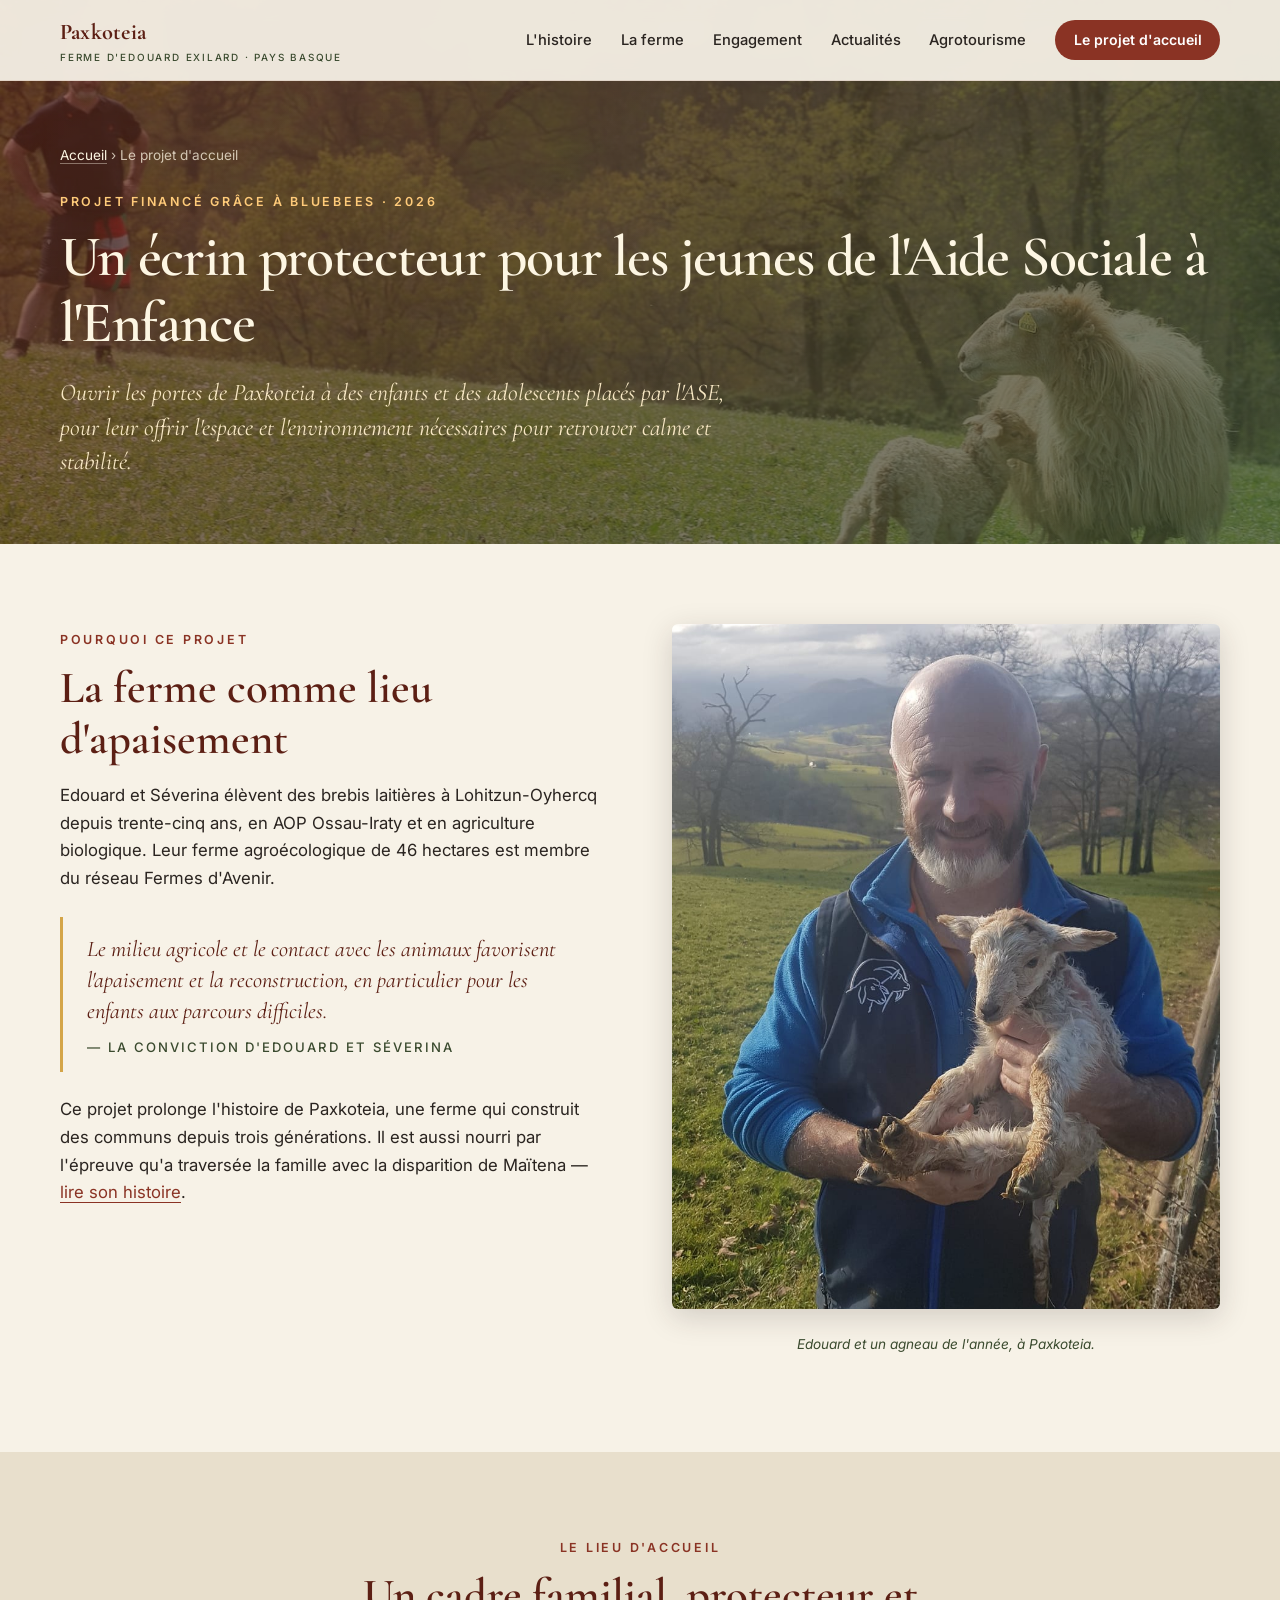
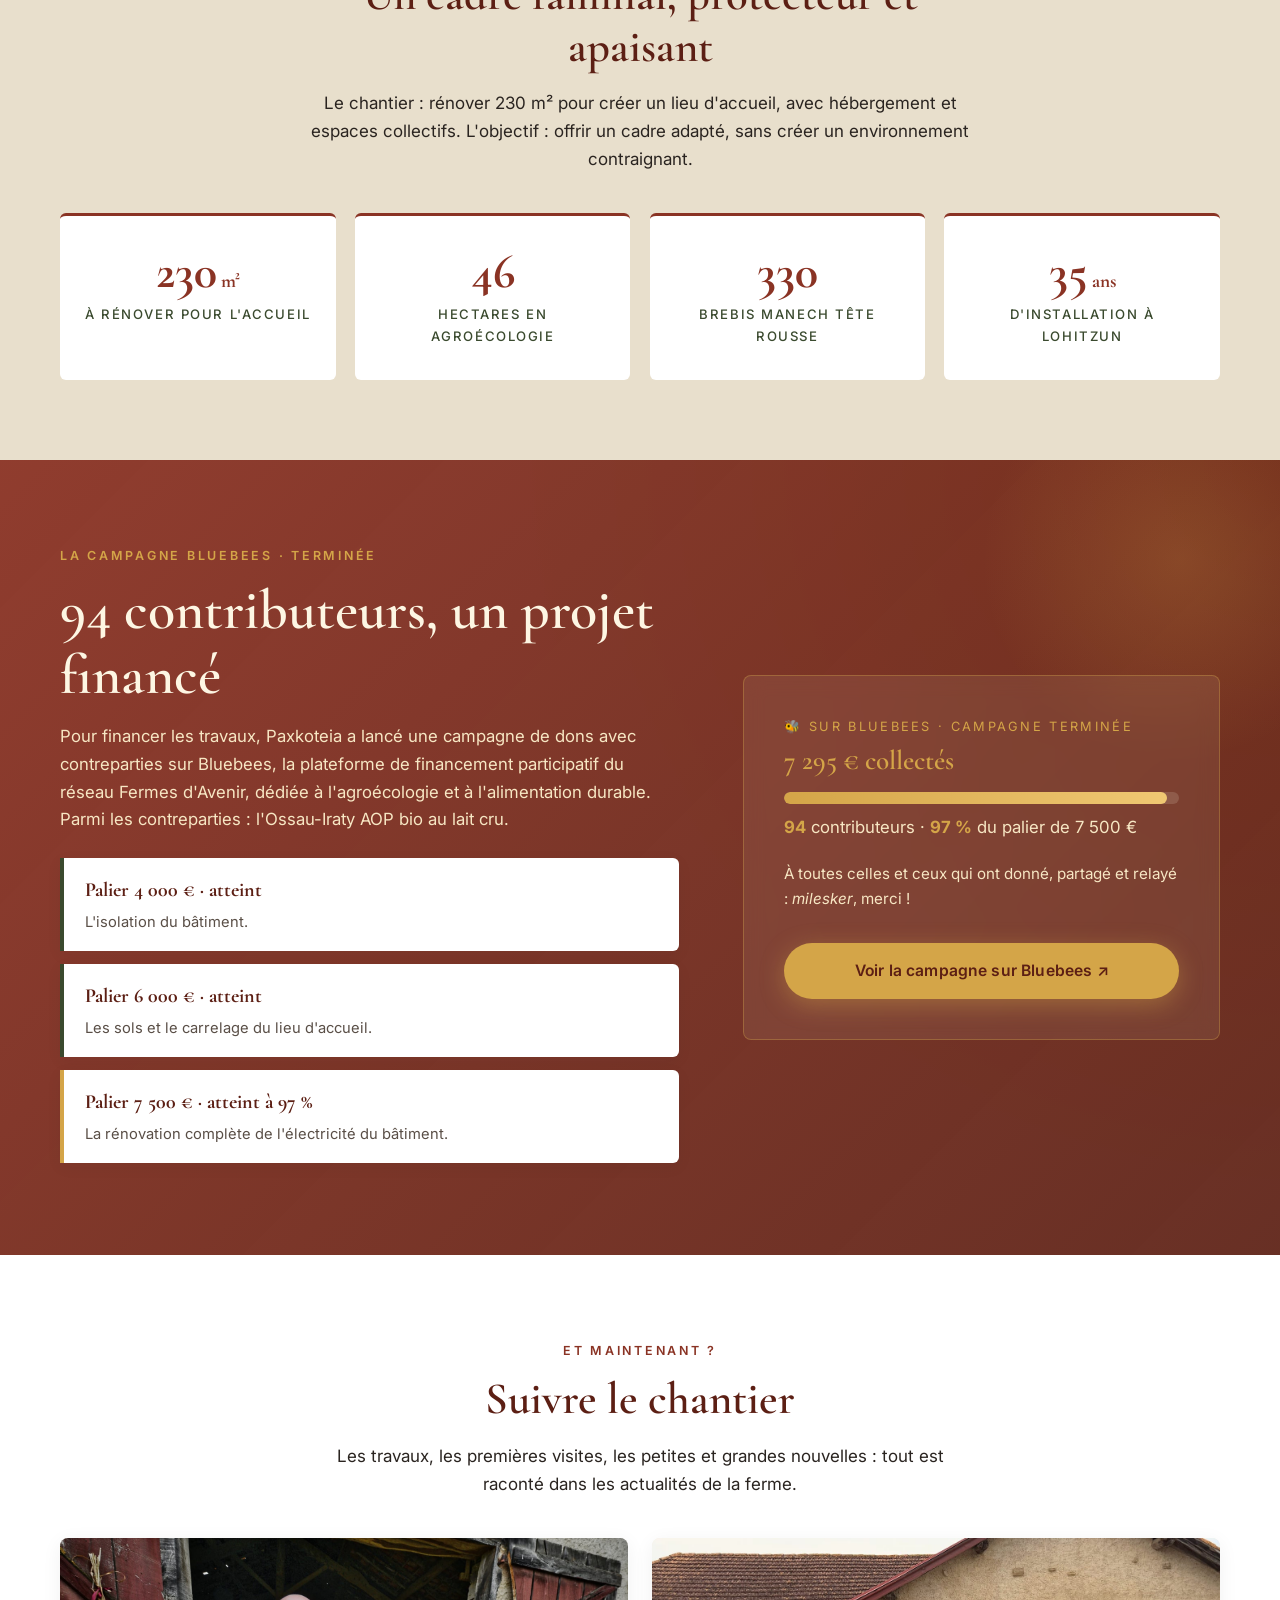
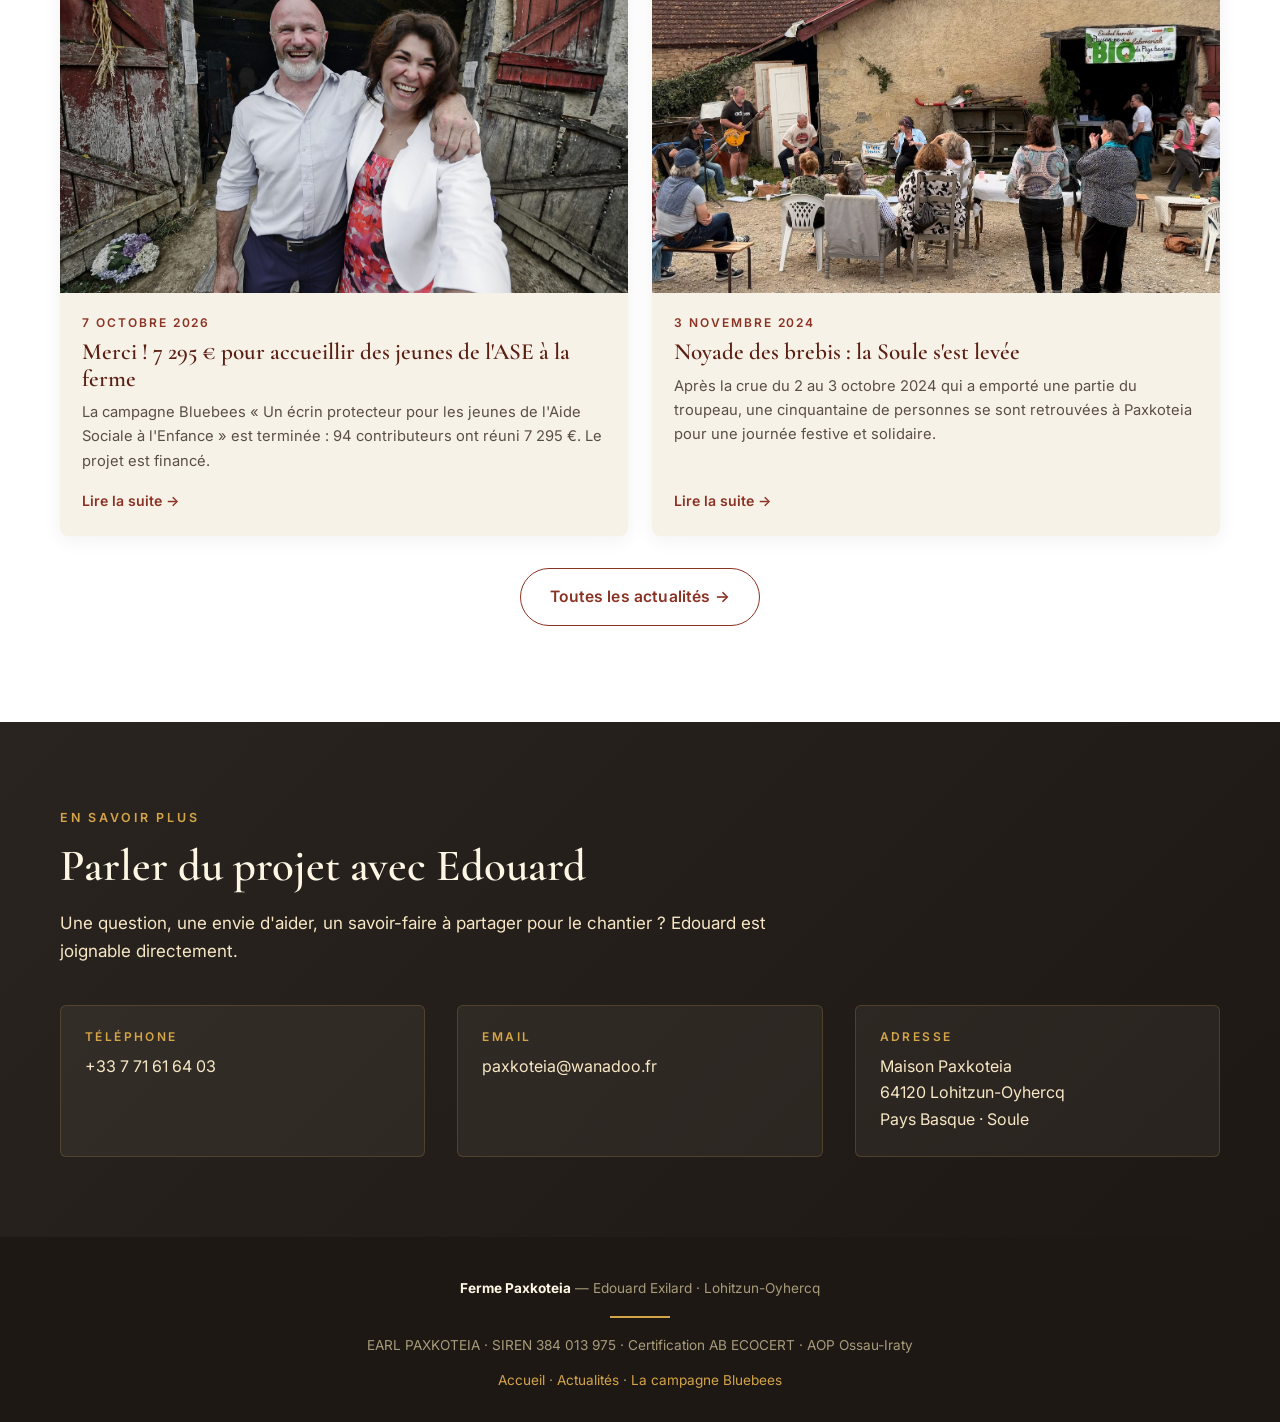
==== commit 6dcf54a0: "Chiffres Bluebees vérifiés : 94 contributeurs, plus d'objectif affiché, palier 4 000 € ajouté Vérifi" ====
--- a/ecrin-protecteur.html
+++ b/ecrin-protecteur.html
@@ -4,7 +4,7 @@
 <meta charset="UTF-8" />
 <meta name="viewport" content="width=device-width, initial-scale=1.0" />
 <title>Un écrin protecteur pour les jeunes de l'Aide Sociale à l'Enfance — Ferme Paxkoteia</title>
-<meta name="description" content="À Paxkoteia, Edouard et Séverina rénovent 230 m² pour accueillir à la ferme des enfants et adolescents placés par l'Aide Sociale à l'Enfance. Projet financé par 51 contributeurs sur Bluebees : 7 295 € collectés." />
+<meta name="description" content="À Paxkoteia, Edouard et Séverina rénovent 230 m² pour accueillir à la ferme des enfants et adolescents placés par l'Aide Sociale à l'Enfance. Projet financé par 94 contributeurs sur Bluebees : 7 295 € collectés." />
 <meta name="theme-color" content="#8a3324" />
 <link rel="canonical" href="https://franck-laharrague.github.io/Paxkoteia/ecrin-protecteur.html" />
 <!-- Aperçu au partage -->
@@ -13,7 +13,7 @@
 <meta property="og:locale" content="fr_FR" />
 <meta property="og:url" content="https://franck-laharrague.github.io/Paxkoteia/ecrin-protecteur.html" />
 <meta property="og:title" content="Un écrin protecteur pour les jeunes de l'Aide Sociale à l'Enfance" />
-<meta property="og:description" content="Ouvrir les portes de la ferme Paxkoteia à des jeunes placés par l'ASE : 7 295 € collectés sur Bluebees grâce à 51 contributeurs. Merci !" />
+<meta property="og:description" content="Ouvrir les portes de la ferme Paxkoteia à des jeunes placés par l'ASE : 7 295 € collectés sur Bluebees grâce à 94 contributeurs. Merci !" />
 <meta property="og:image" content="https://franck-laharrague.github.io/Paxkoteia/assets/partage-paxkoteia.jpg" />
 <meta property="og:image:width" content="1200" />
 <meta property="og:image:height" content="630" />
@@ -121,7 +121,7 @@
     <div class="bluebees-wrap">
       <div>
         <span class="eyebrow reveal">La campagne Bluebees · terminée</span>
-        <h2 class="reveal">51 contributeurs, un objectif dépassé</h2>
+        <h2 class="reveal">94 contributeurs, un projet financé</h2>
         <p class="reveal">
           Pour financer les travaux, Paxkoteia a lancé une campagne de dons avec contreparties
           sur Bluebees, la plateforme de financement participatif du réseau Fermes d'Avenir,
@@ -129,17 +129,18 @@
           l'Ossau-Iraty AOP bio au lait cru.
         </p>
         <ul class="ecrin-paliers reveal">
-          <li class="atteint"><strong>Palier 1 — 6 000 € · atteint</strong><span>Les sols et le carrelage du lieu d'accueil.</span></li>
-          <li><strong>Palier 2 — 7 500 € · atteint à 97 %</strong><span>La rénovation complète de l'électricité du bâtiment.</span></li>
+          <li class="atteint"><strong>Palier 4 000 € · atteint</strong><span>L'isolation du bâtiment.</span></li>
+          <li class="atteint"><strong>Palier 6 000 € · atteint</strong><span>Les sols et le carrelage du lieu d'accueil.</span></li>
+          <li><strong>Palier 7 500 € · atteint à 97 %</strong><span>La rénovation complète de l'électricité du bâtiment.</span></li>
         </ul>
       </div>
       <aside class="bluebees-panel reveal">
         <span class="bluebees-brand">🐝 Sur Bluebees · campagne terminée</span>
         <h3>7 295 € collectés</h3>
-        <div class="jauge" role="img" aria-label="122 % de l'objectif de 6 000 € atteint">
-          <div class="jauge-barre" style="width:100%;"></div>
+        <div class="jauge" role="img" aria-label="97 % du palier de 7 500 € atteint">
+          <div class="jauge-barre" style="width:97%;"></div>
         </div>
-        <p class="jauge-legende"><strong>122 %</strong> de l'objectif de 6 000 € · <strong>51</strong> contributeurs</p>
+        <p class="jauge-legende"><strong>94</strong> contributeurs · <strong>97 %</strong> du palier de 7 500 €</p>
         <p style="font-size:0.95rem; margin-top:1.2rem;">
           À toutes celles et ceux qui ont donné, partagé et relayé : <em>milesker</em>, merci !
         </p>
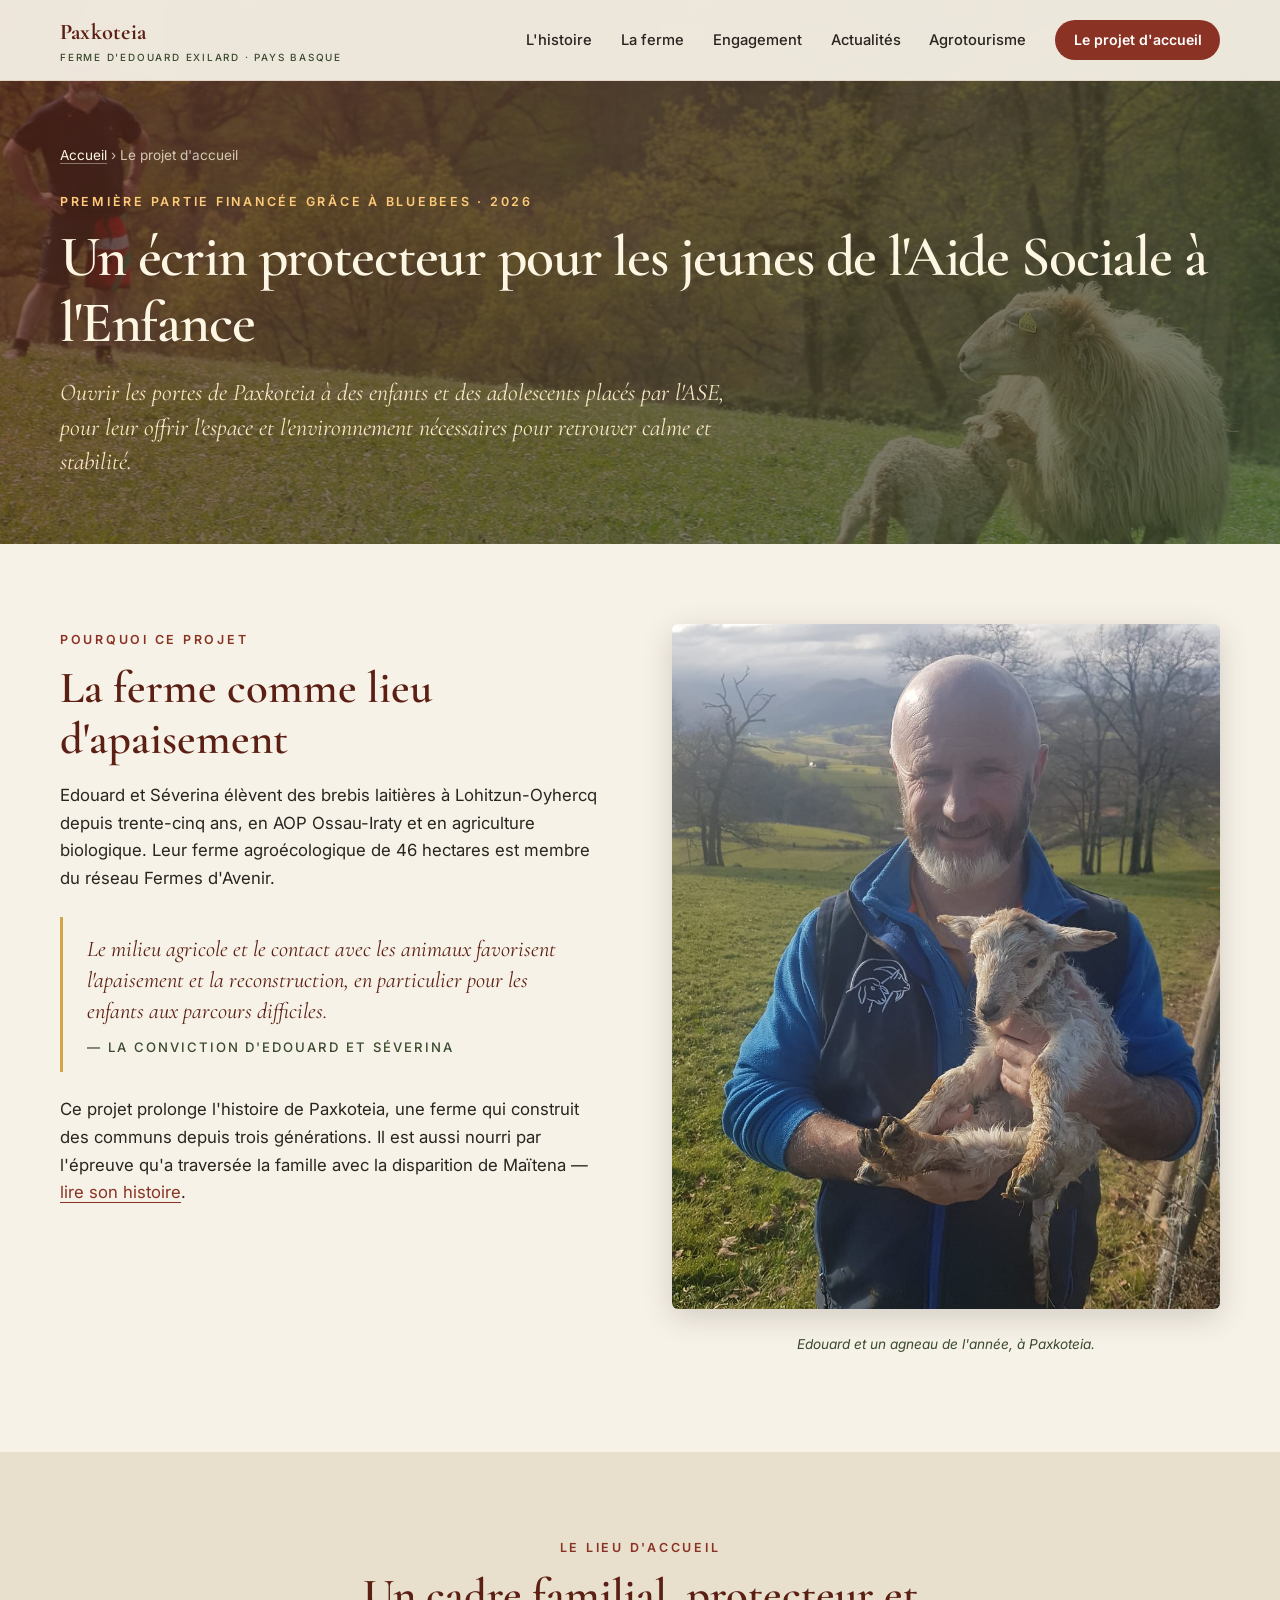
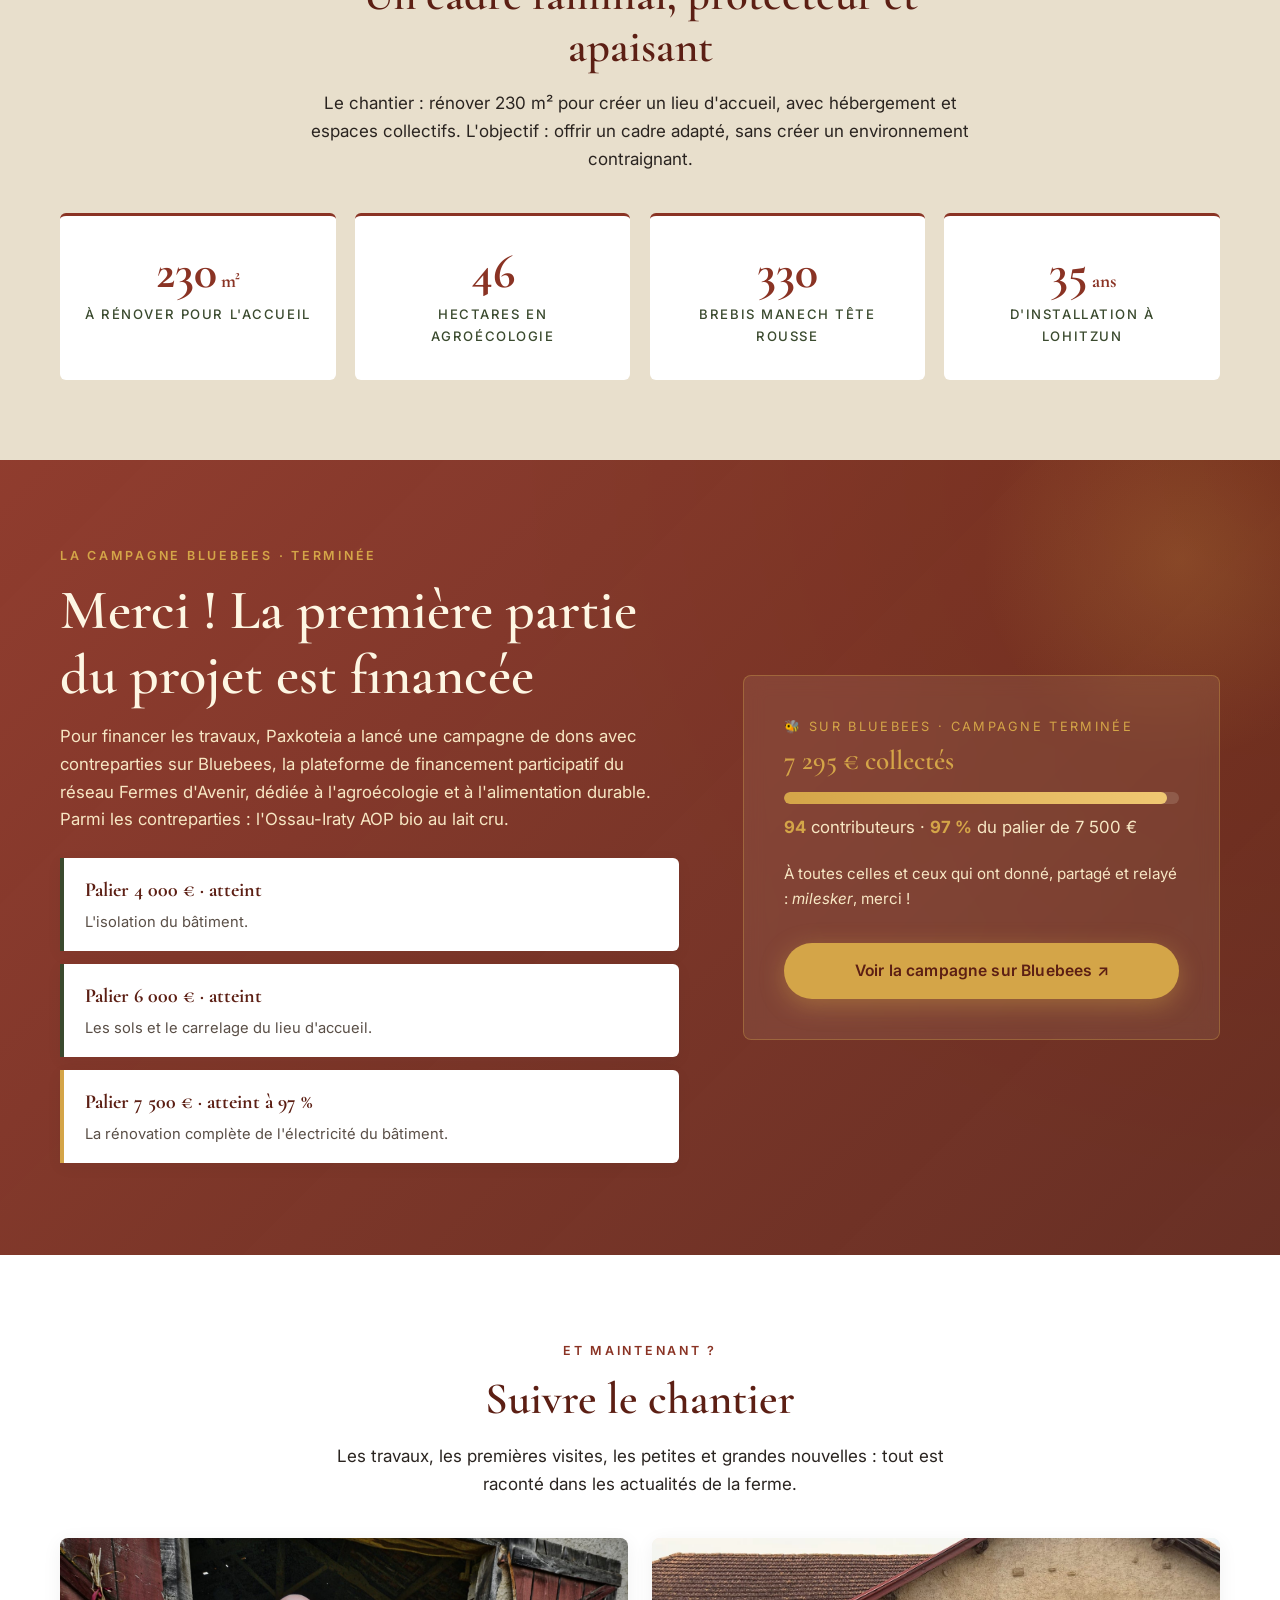
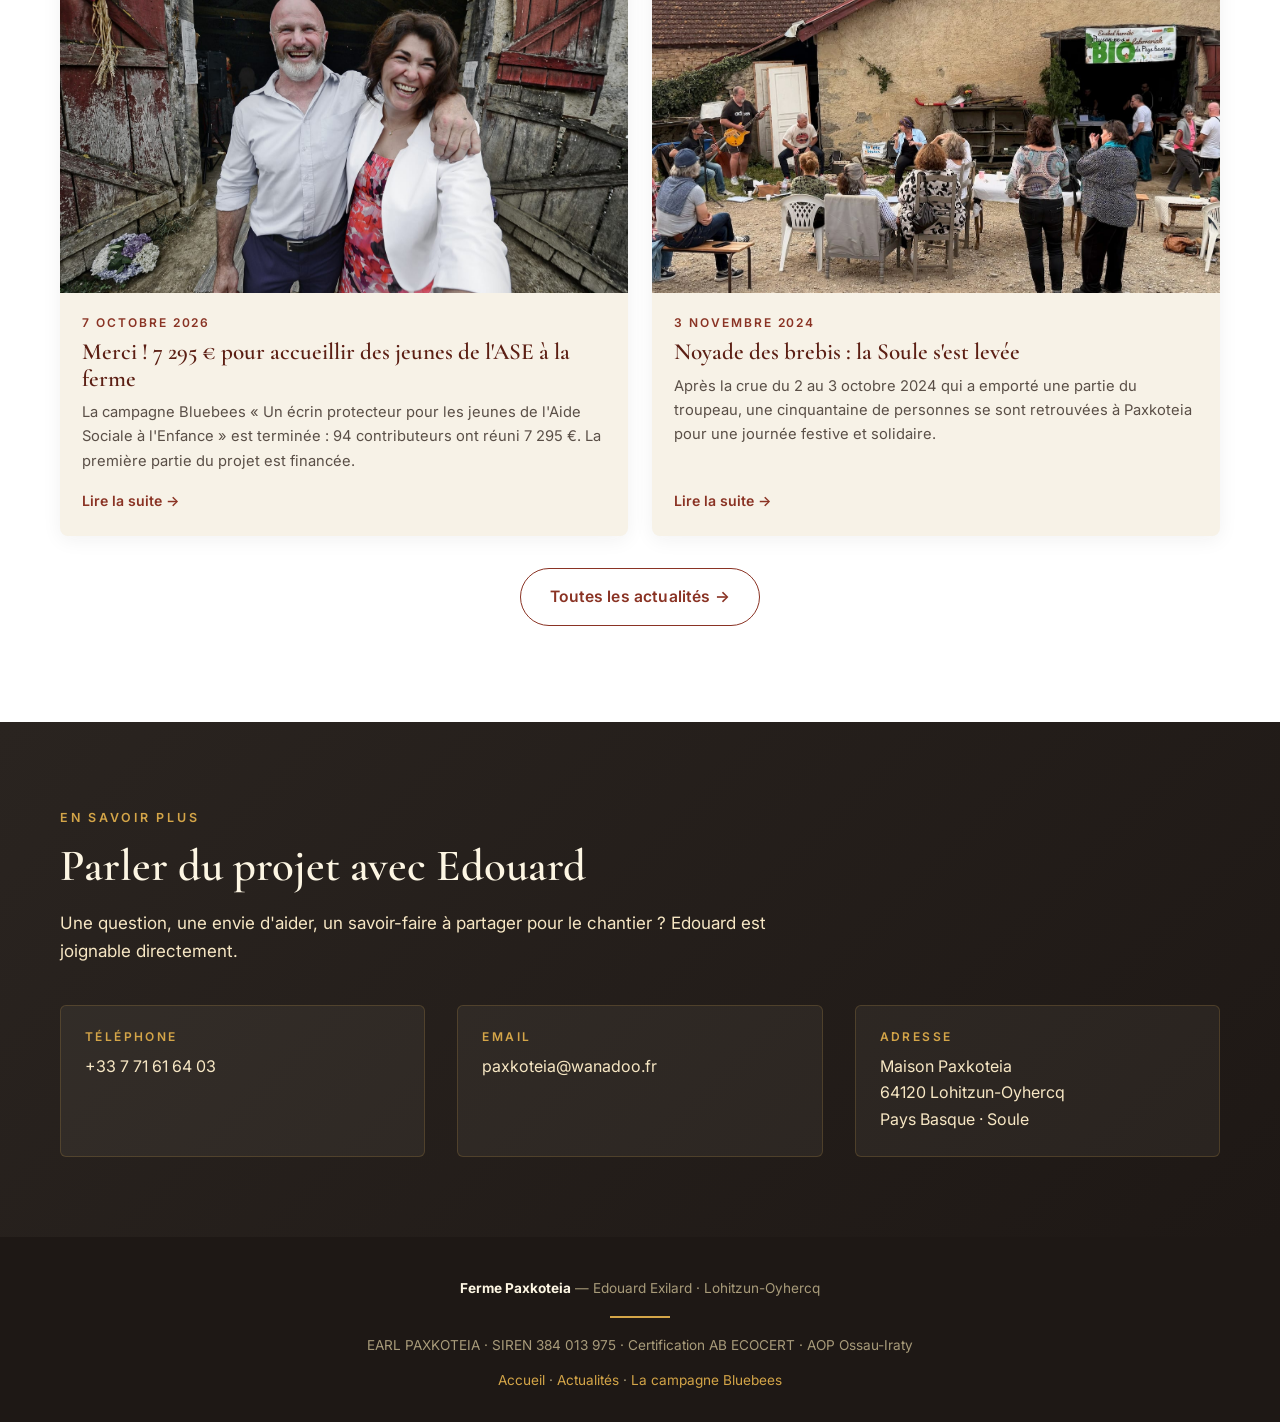
==== commit 33cb58f7: "Titres : « Merci ! La première partie du projet est financée » Même tournure dans les aperçus de par" ====
--- a/ecrin-protecteur.html
+++ b/ecrin-protecteur.html
@@ -4,7 +4,7 @@
 <meta charset="UTF-8" />
 <meta name="viewport" content="width=device-width, initial-scale=1.0" />
 <title>Un écrin protecteur pour les jeunes de l'Aide Sociale à l'Enfance — Ferme Paxkoteia</title>
-<meta name="description" content="À Paxkoteia, Edouard et Séverina rénovent 230 m² pour accueillir à la ferme des enfants et adolescents placés par l'Aide Sociale à l'Enfance. Projet financé par 94 contributeurs sur Bluebees : 7 295 € collectés." />
+<meta name="description" content="À Paxkoteia, Edouard et Séverina rénovent 230 m² pour accueillir à la ferme des enfants et adolescents placés par l'Aide Sociale à l'Enfance. Première partie du projet financée par 94 contributeurs sur Bluebees : 7 295 € collectés." />
 <meta name="theme-color" content="#8a3324" />
 <link rel="canonical" href="https://franck-laharrague.github.io/Paxkoteia/ecrin-protecteur.html" />
 <!-- Aperçu au partage -->
@@ -54,7 +54,7 @@
   <div class="page-hero-bg" style="background-image:url('assets/photos/edouard-eleveur-brebis-laitieres.jpg');"></div>
   <div class="container">
     <p class="fil-ariane"><a href="./">Accueil</a> › Le projet d'accueil</p>
-    <span class="eyebrow">Projet financé grâce à Bluebees · 2026</span>
+    <span class="eyebrow">Première partie financée grâce à Bluebees · 2026</span>
     <h1>Un écrin protecteur pour les jeunes de l'Aide Sociale à l'Enfance</h1>
     <p class="lede">
       Ouvrir les portes de Paxkoteia à des enfants et des adolescents placés par l'ASE,
@@ -121,7 +121,7 @@
     <div class="bluebees-wrap">
       <div>
         <span class="eyebrow reveal">La campagne Bluebees · terminée</span>
-        <h2 class="reveal">94 contributeurs, un projet financé</h2>
+        <h2 class="reveal">Merci ! La première partie du projet est financée</h2>
         <p class="reveal">
           Pour financer les travaux, Paxkoteia a lancé une campagne de dons avec contreparties
           sur Bluebees, la plateforme de financement participatif du réseau Fermes d'Avenir,
